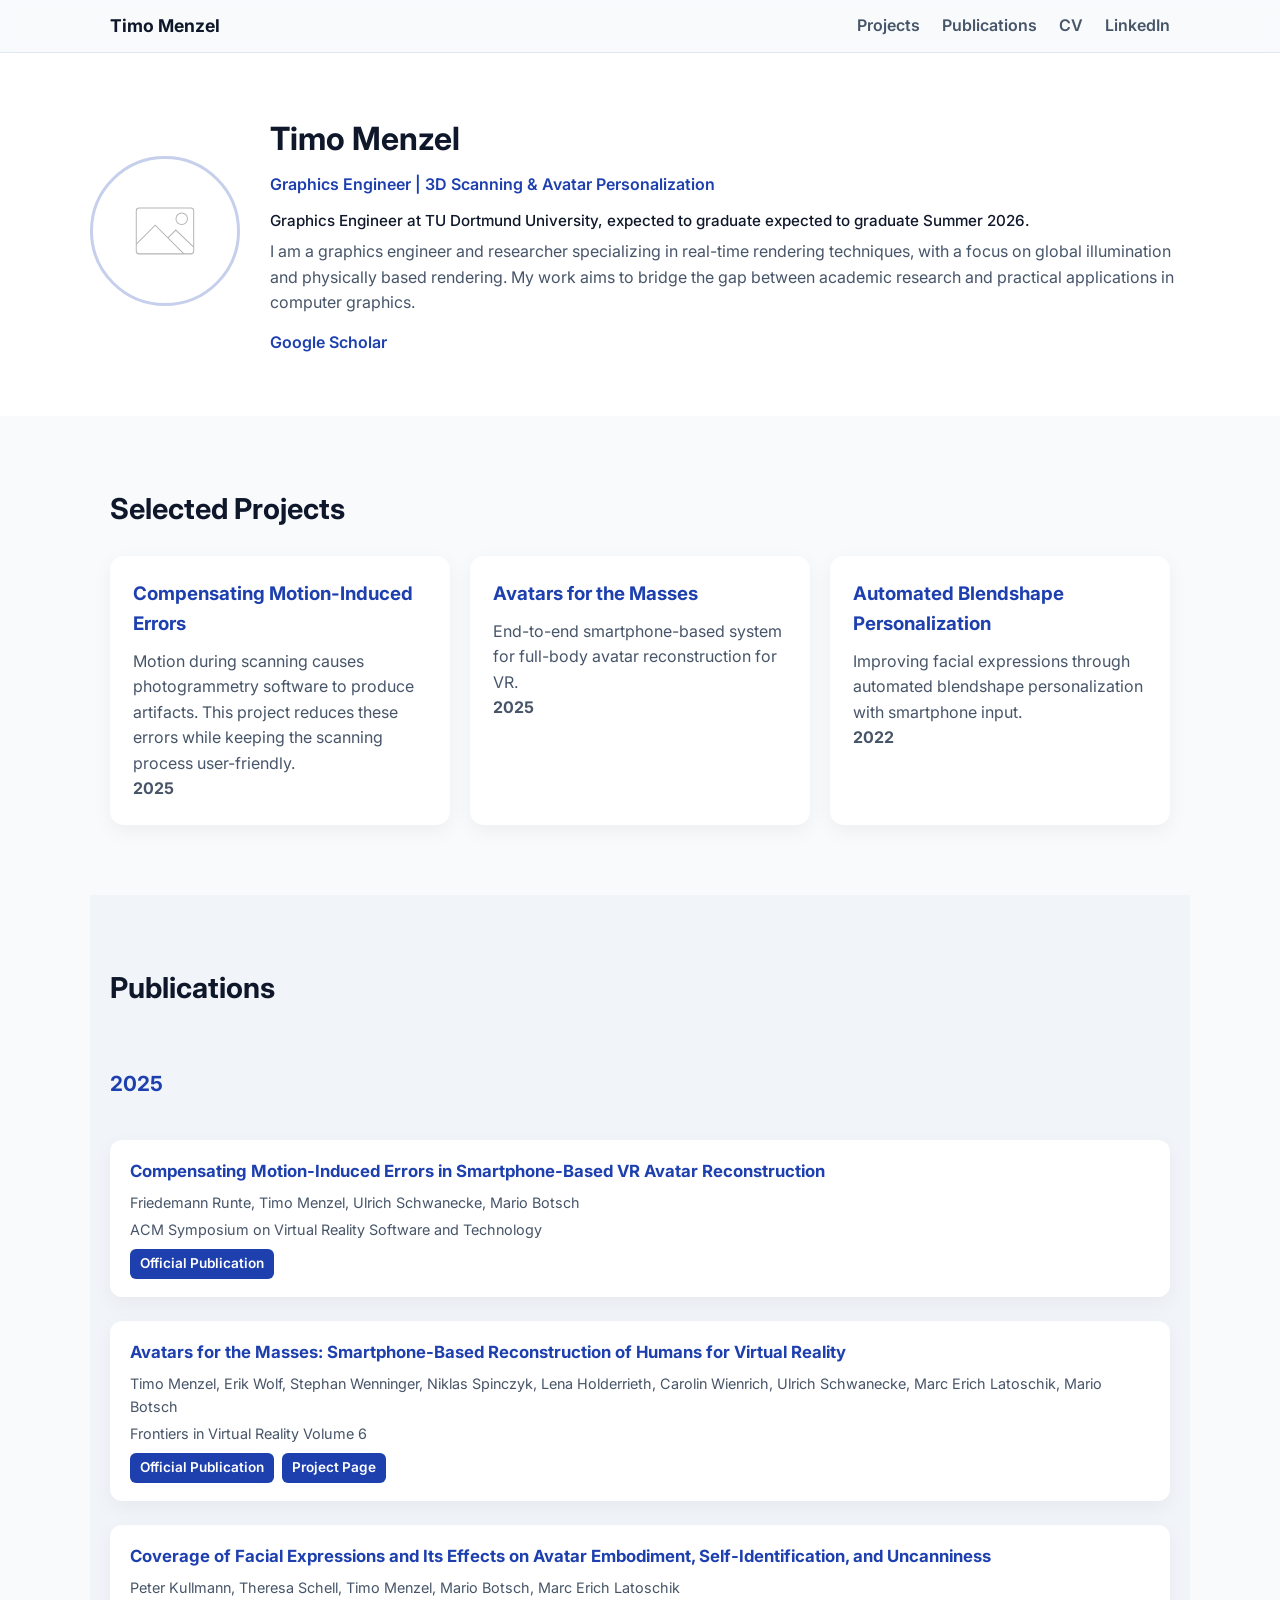
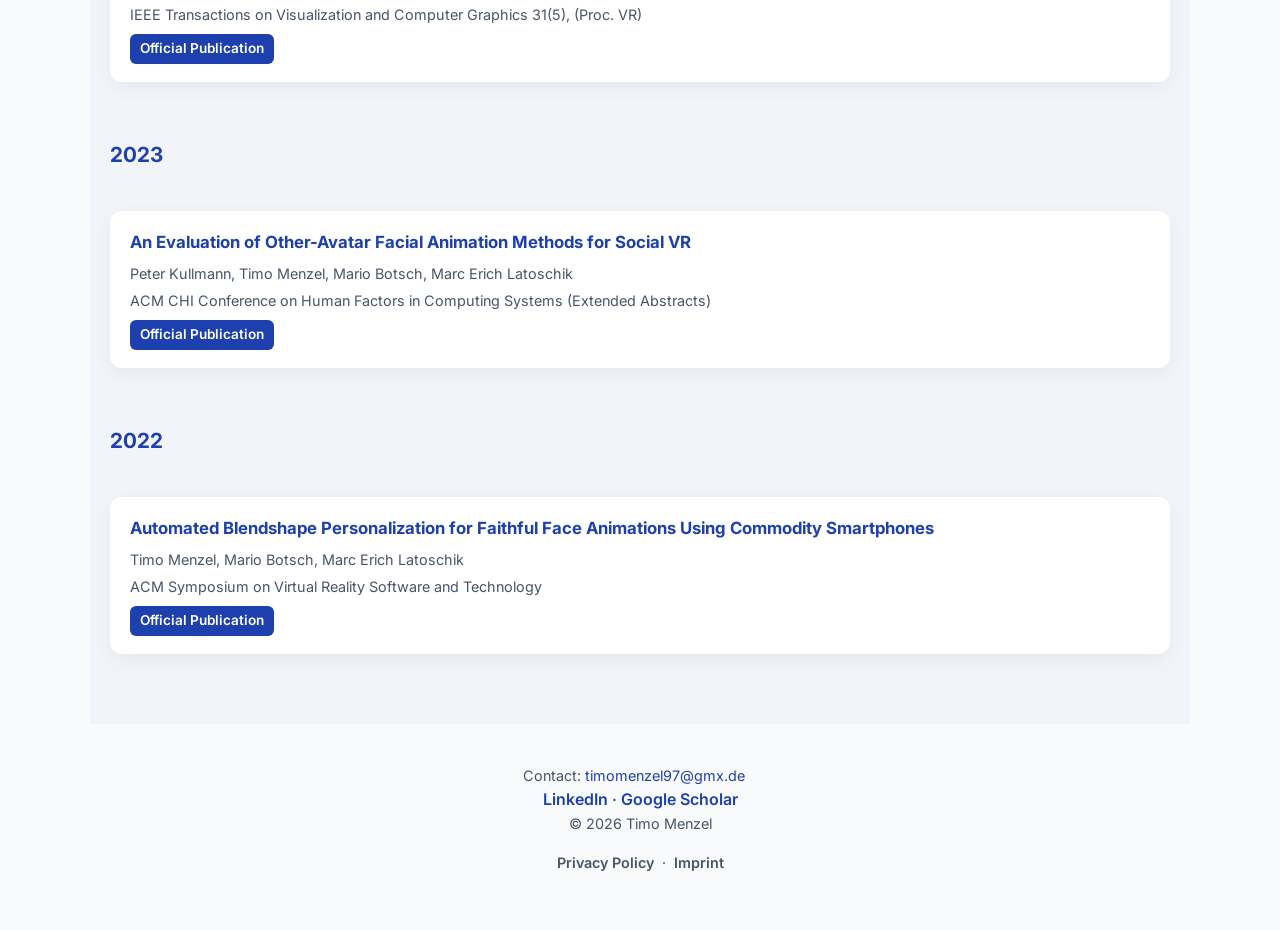
==== index.html @ 47b699cd "Update some content, content loading, and move some things into json." ====
<!DOCTYPE html>
<html lang="en">

<head>
    <meta charset="UTF-8">
    <meta name="viewport" content="width=device-width, initial-scale=1.0">
    <title>Timo Menzel — Research Engineer & PhD Candidate</title>
    <link rel="stylesheet" href="style.css">
    <link href="https://fonts.googleapis.com/css2?family=Inter:wght@300;400;600;700&display=swap" rel="stylesheet">
</head>

<body>

    <!-- Navigation -->
    <header id="nav-placeholder" class="nav"></header>
    <script src="js/nav.js"></script>


    <!-- Header / Hero -->
    <header id="hero-placeholder" class="hero"></header>
    <script src="js/hero.js"></script>

    <!-- Projects -->
    <section id="projects" class="section">
        <div class="section-container">
            <h2>Selected Projects</h2>
            <div class="project-grid"></div> 
        </div>
    </section>
    <script src="js/projects.js"></script>


    <!-- Publications -->
    <section id="publications" class="section section-alt">
        <h2>Publications</h2>
        <div class="publication-container"></div>
        <script src="js/publications.js"></script>
    </section>

    <!-- Footer -->
    <div id="footer-placeholder"></div>
    <script src="js/footer.js"></script>

    <!-- Scripts -->
    <script src="js/scroll.js" defer></script>
</body>

</html>
---- style.css ----
/* ========================
Global Settings
======================== */
html {
  scroll-behavior: smooth;
}

/* ========================
Color System (Light Mode Default)
======================== */
:root {
    /* Accent & identity */
    --accent: #1e40af;
    /* deep indigo blue */
    --accent-soft: rgba(30, 64, 175, 0.12);
    /* subtle accent highlight */

    /* Backgrounds */
    --bg-main: #f8fafc;
    /* page background */
    --bg-card: #ffffff;
    /* cards / tiles */
    --bg-alt: #f1f5f9;
    /* alternating sections */

    /* Text */
    --text-main: #0f172a;
    /* main text */
    --text-muted: #475569;
    /* secondary text */

    /* UI elements */
    --border-light: #e2e8f0;
    --shadow-soft: 0 6px 20px rgba(0, 0, 0, 0.05);
    --shadow-hover: 0 14px 30px rgba(0, 0, 0, 0.08);
}

/* ========================
Dark Mode Palette
======================== */
@media (prefers-color-scheme: dark) {
    :root {
        --bg-main: #0b1220;
        /* deep navy */
        --bg-card: #111827;
        /* card background */
        --bg-alt: #0f172a;
        --text-main: #e5e7eb;
        --text-muted: #9ca3af;
        --border-light: #1f2937;

        --accent: #60a5fa;
        --accent-soft: rgba(96, 165, 250, 0.15);

        --shadow-soft: 0 8px 24px rgba(0, 0, 0, 0.4);
        --shadow-hover: 0 16px 40px rgba(0, 0, 0, 0.5);

    }

    .nav {
        background: rgba(17, 24, 39, 0.9);
    }
}

/* ========================
Global Styles
======================== */

* {
    box-sizing: border-box;
    margin: 0;
    padding: 0;
}

body {
    font-family: 'Inter', sans-serif;
    color: var(--text-main);
    background-color: var(--bg-main);
    line-height: 1.6;
}

/* ========================
Navigation Bar
======================== */
.nav {
    position: sticky;
    top: 0;
    backdrop-filter: blur(6px);
    border-bottom: 1px solid var(--border-light);
    z-index: 100;
}

.nav-container {
    max-width: 1100px;
    margin: 0 auto;
    padding: 12px 20px;
    display: flex;
    justify-content: space-between;
    align-items: center;
}

.nav-logo {
    font-weight: 700;
    font-size: 1.1rem;
}

.nav-logo a {
    text-decoration: none;
    color: var(--text-main);
    font-size: inherit;     /* ensure it matches the parent */
    font-weight: inherit;   /* ensure it matches the parent */
    line-height: 1;
}


.nav-logo a:hover {
    color: var(--accent);
}

nav a {
    margin-left: 18px;
    text-decoration: none;
    color: var(--text-muted);
    font-weight: 600;
    transition: color 0.15s ease;
}

nav a:hover {
    color: var(--accent);
}

/* ========================
Hero Section
======================== */
.hero {
    padding: 60px 20px;
    background-color: var(--bg-card);
}

.hero-container {
    display: flex;
    flex-wrap: wrap;
    max-width: 1100px;
    margin: 0 auto;
    align-items: center;
}

.hero-left {
    flex: 0 0 150px;
    margin-right: 30px;
}

.profile-pic {
    width: 150px;
    height: 150px;
    border-radius: 50%;
    object-fit: cover;
    border: 3px solid rgba(30, 64, 175, 0.25);
}

.hero-right {
    flex: 1;
}

.hero h1 {
    font-size: 2rem;
    font-weight: 700;
    margin-bottom: 8px;
}

.subtitle {
    color: var(--accent);
    margin-bottom: 12px;
    font-weight: 600;
}

.hero-institution {
    font-size: 0.95rem;        /* slightly smaller than subtitle */
    font-weight: 500;          /* medium weight */
    /* color: var(--text-muted);  muted color for secondary info */
    margin-bottom: 8px;        /* spacing below it before topics or description */
    line-height: 1.4;          /* comfortable line spacing */
}

.topics {
    font-weight: 500;
    margin-bottom: 16px;
}

.description {
    margin-bottom: 14px;
    color: var(--text-muted);
}

.links-inline a {
    color: var(--accent);
    text-decoration: none;
    font-weight: 600;
}

.links-inline a:hover {
    text-decoration: underline;
}

/* ========================
Sections
======================== */
.section {
    padding: 70px 20px;
    max-width: 1100px;
    margin: 0 auto;
}

.section-alt {
    background-color: var(--bg-alt);
}

.section h2 {
    font-size: 1.8rem;
    margin-bottom: 24px;
    color: var(--text-main);
}

/* ========================
Project Tiles
======================== */
.project-grid {
    display: grid;
    grid-template-columns: repeat(auto-fit, minmax(280px, 1fr));
    gap: 20px;
}

.project-card {
    display: block;
    background-color: var(--bg-card);
    padding: 22px;
    border-radius: 14px;
    box-shadow: var(--shadow-soft);
    transition: transform 0.15s ease, box-shadow 0.15s ease, border 0.15s ease;
    text-decoration: none;
    color: inherit;
    border: 1px solid transparent;
}

.project-card h3 {
    color: var(--accent);
    margin-bottom: 10px;
}

.project-card p {
    color: var(--text-muted);
}

.project-card:hover {
    transform: translateY(-5px);
    box-shadow: var(--shadow-hover);
    border: 1px solid rgba(30, 64, 175, 0.18);
}

/* ========================
Project Subpages
======================== */
.project-page {
    padding: 70px 20px;
    max-width: 1100px;
    margin: 0 auto;
}

.project-container {
    display: flex;
    gap: 40px;
    flex-wrap: wrap;
    align-items: flex-start;
}

.project-left {
    flex: 1;
}

.project-left h1 {
    font-size: 2rem;
    color: var(--accent);
    margin-bottom: 12px;
}

.project-left .authors {
    font-weight: 600;
    color: var(--text-muted);
    margin-bottom: 14px;
}

.project-left .conf_journal {
    font-weight: 400;
    color: var(--text-muted);
    margin-bottom: 20px;
}

.project-left .description {
    margin-bottom: 16px;
    color: var(--text-muted);
    text-align: justify;
}

.project-right {
    flex: 0 0 300px;
}

.project-right .project-image {
    width: 100%;
    border-radius: 14px;
    box-shadow: var(--shadow-soft);
}

/* Responsive (project page) */
@media(max-width: 768px) {
    .project-container {
        flex-direction: column;
    }

    .project-right {
        flex: 1;
        margin-top: 20px;
    }
}

/* ========================
Publications
======================== */
.publication-container {
    display: flex;
    flex-direction: column;
    gap: 1.5rem;
}

.publication-year {
    margin-top: 2rem;
    margin-bottom: 1rem;
    color: var(--accent);
    font-size: 1.3rem;
    font-weight: 700;
}

.publication-card {
    background-color: var(--bg-card);
    padding: 18px 20px;
    border-radius: 12px;
    box-shadow: var(--shadow-soft);
    transition: transform 0.15s ease, box-shadow 0.15s ease;
}

.publication-card h4 {
    margin-bottom: 6px;
    font-size: 1.05rem;
    color: var(--accent);
}

.publication-card .authors,
.publication-card .venue {
    color: var(--text-muted);
    font-size: 0.9rem;
    margin-bottom: 4px;
}

.publication-buttons {
    margin-top: 8px;
    display: flex;
    gap: 0.5rem;
}

.publication-buttons .btn {
    background-color: var(--accent);
    color: white;
    text-decoration: none;
    padding: 4px 10px;
    border-radius: 6px;
    font-size: 0.85rem;
    font-weight: 600;
    transition: background-color 0.15s ease;
}

.publication-buttons .btn:hover {
    background-color: var(--accent-soft);
    color: var(--text-main);
}


/* ========================
Footer
======================== */
.footer {
    text-align: center;
    padding: 40px 20px;
    color: var(--text-muted);
    font-size: 0.9rem;

    a {
        color: var(--accent);
        text-decoration: none;
        margin-right: 12px;
    }


    .links-inline {
        display: flex;
        justify-content: center;
        align-items: center;
        font-weight: 600;
        font-size: 1rem;
        gap: 0;
        /* remove automatic flex gap */
    }

    .links-inline a {
        color: var(--accent);
        text-decoration: none;
        line-height: 1;
        margin: 0 0.25rem;
        /* uniform spacing around links */
    }

    .links-inline a:hover {
        text-decoration: underline;
    }

    .links-inline .dot {
        color: var(--text-muted);
        margin: 0 0.25rem;
        /* same spacing around dots */
    }

    #legal-links-container {
    text-align: center;      /* Center inline content horizontally */
    margin: 1rem 0;          /* Optional spacing above/below */
    font-size: 0.9rem;       /* Optional smaller font for footer links */
    }

    #legal-links-container a {
        text-decoration: none;   /* Optional: remove underline */
        color: inherit;          /* Keep the same color as surrounding text */
        margin: 0 0.25rem;       /* Optional spacing between links and · */
    }

}

/* ========================
Responsive (Hero)
======================== */
@media(max-width: 768px) {
    .hero-container {
        flex-direction: column;
        align-items: center;
        text-align: center;
    }

    .hero-left {
        margin-right: 0;
        margin-bottom: 20px;
    }
}
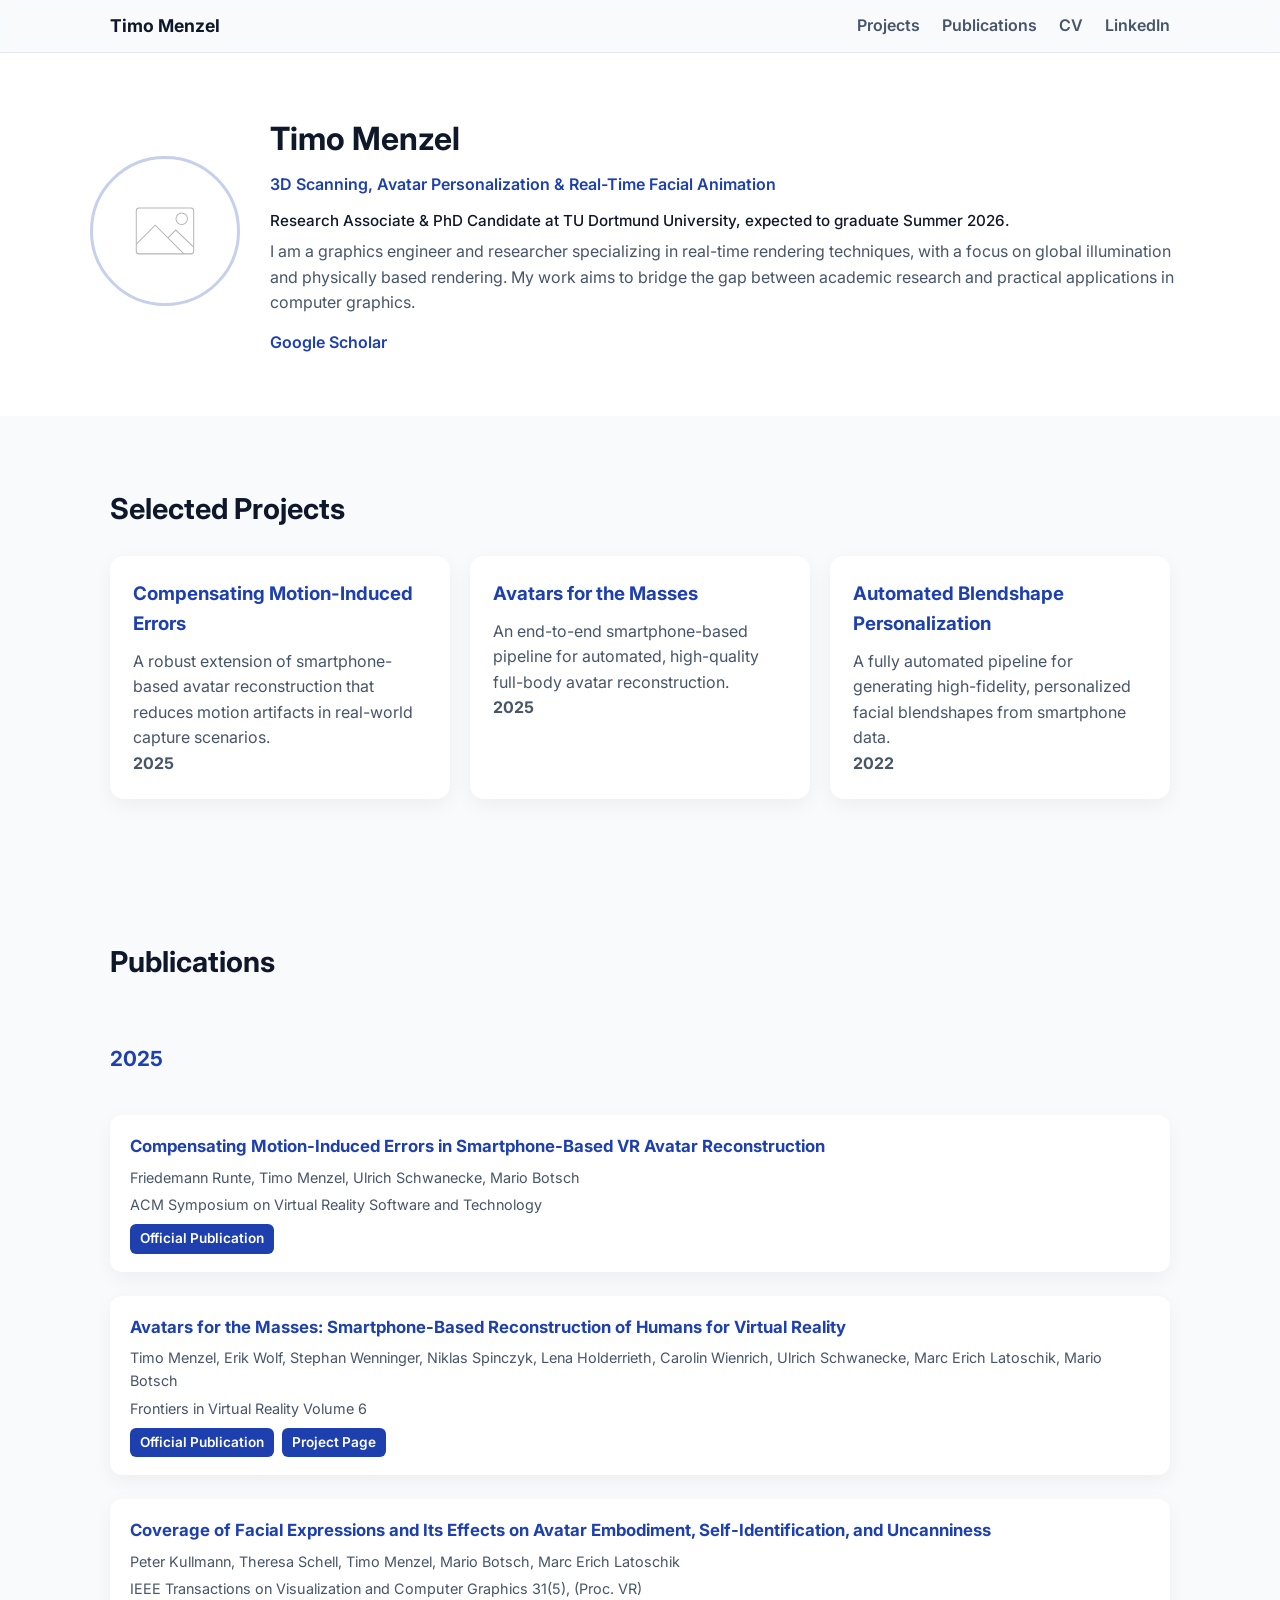
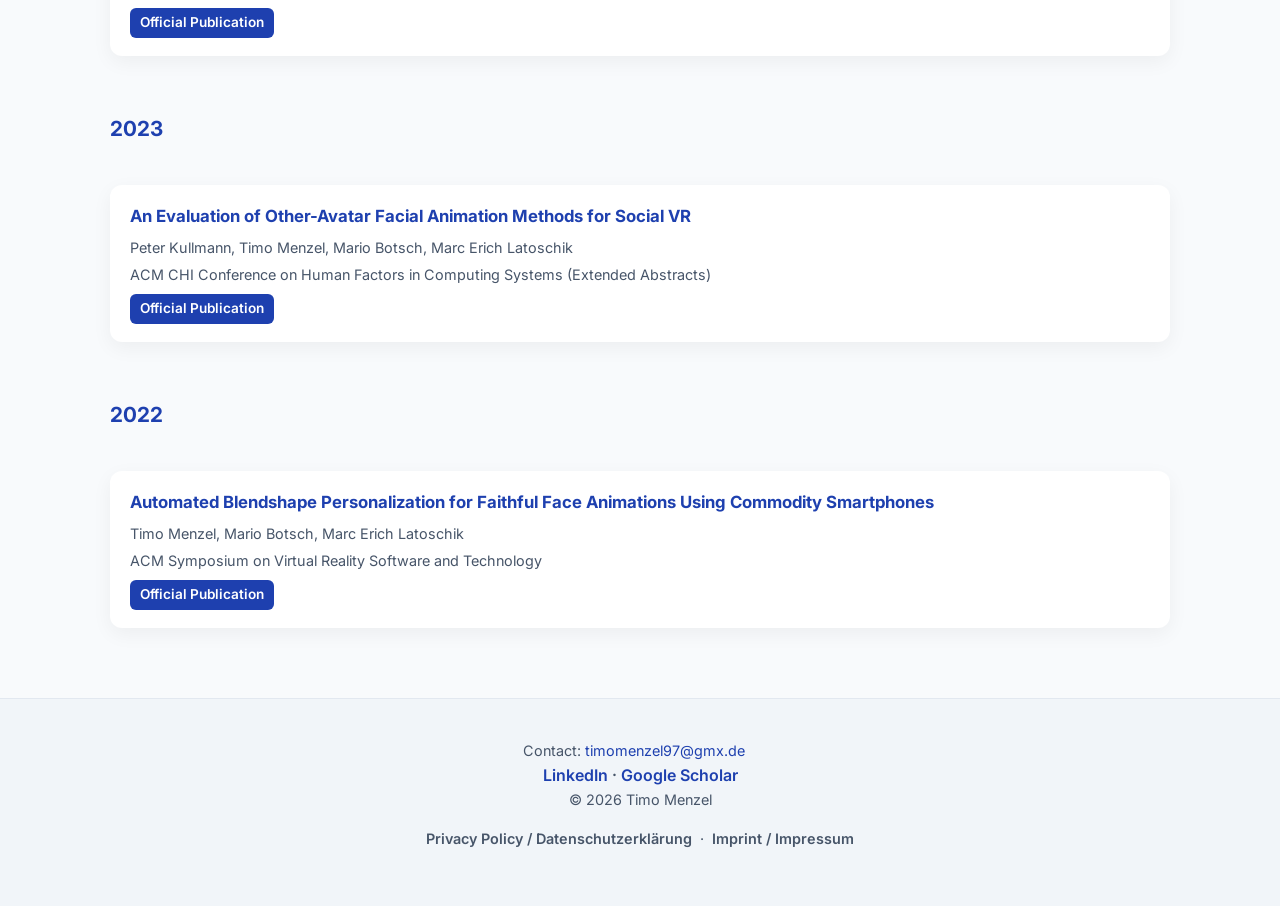
==== commit 301f0c05: "Add more information + privacy and imprint in a first version. ToDos:  - Photo  - CV  - Mail  - Desc" ====
--- a/index.html
+++ b/index.html
@@ -31,7 +31,7 @@
 
 
     <!-- Publications -->
-    <section id="publications" class="section section-alt">
+    <section id="publications" class="section">
         <h2>Publications</h2>
         <div class="publication-container"></div>
         <script src="js/publications.js"></script>
--- a/style.css
+++ b/style.css
@@ -2,7 +2,7 @@
 Global Settings
 ======================== */
 html {
-  scroll-behavior: smooth;
+    scroll-behavior: smooth;
 }
 
 /* ========================
@@ -107,8 +107,10 @@
 .nav-logo a {
     text-decoration: none;
     color: var(--text-main);
-    font-size: inherit;     /* ensure it matches the parent */
-    font-weight: inherit;   /* ensure it matches the parent */
+    font-size: inherit;
+    /* ensure it matches the parent */
+    font-weight: inherit;
+    /* ensure it matches the parent */
     line-height: 1;
 }
 
@@ -175,11 +177,15 @@
 }
 
 .hero-institution {
-    font-size: 0.95rem;        /* slightly smaller than subtitle */
-    font-weight: 500;          /* medium weight */
+    font-size: 0.95rem;
+    /* slightly smaller than subtitle */
+    font-weight: 500;
+    /* medium weight */
     /* color: var(--text-muted);  muted color for secondary info */
-    margin-bottom: 8px;        /* spacing below it before topics or description */
-    line-height: 1.4;          /* comfortable line spacing */
+    margin-bottom: 8px;
+    /* spacing below it before topics or description */
+    line-height: 1.4;
+    /* comfortable line spacing */
 }
 
 .topics {
@@ -302,13 +308,20 @@
 }
 
 .project-right {
-    flex: 0 0 300px;
+    flex: 0 0 400px;
 }
 
 .project-right .project-image {
     width: 100%;
-    border-radius: 14px;
+    border-radius: 10px;
     box-shadow: var(--shadow-soft);
+}
+
+.project-right .image-caption {
+    margin-top: 8px;
+    font-size: 0.9rem;
+    color: var(--text-muted);
+    text-align: center;
 }
 
 /* Responsive (project page) */
@@ -391,6 +404,8 @@
     text-align: center;
     padding: 40px 20px;
     color: var(--text-muted);
+    background-color: var(--bg-alt);
+    border-top: 1px solid var(--border-light);
     font-size: 0.9rem;
 
     a {
@@ -429,17 +444,103 @@
     }
 
     #legal-links-container {
-    text-align: center;      /* Center inline content horizontally */
-    margin: 1rem 0;          /* Optional spacing above/below */
-    font-size: 0.9rem;       /* Optional smaller font for footer links */
+        text-align: center;
+        /* Center inline content horizontally */
+        margin: 1rem 0;
+        /* Optional spacing above/below */
+        font-size: 0.9rem;
+        /* Optional smaller font for footer links */
     }
 
     #legal-links-container a {
-        text-decoration: none;   /* Optional: remove underline */
-        color: inherit;          /* Keep the same color as surrounding text */
-        margin: 0 0.25rem;       /* Optional spacing between links and · */
-    }
-
+        text-decoration: none;
+        /* Optional: remove underline */
+        color: inherit;
+        /* Keep the same color as surrounding text */
+        margin: 0 0.25rem;
+        /* Optional spacing between links and · */
+    }
+
+}
+
+/* ========================
+Privacy & Imprint Pages
+======================== */
+.content-container {
+    max-width: 1000px;
+    margin: 2rem auto;
+    padding: 0 1rem;
+    line-height: 1.6;
+    display: flex;
+    flex-direction: row;
+    gap: 2rem;
+
+
+    .content-left {
+        flex: 0.5;
+        padding-right: 2rem;
+        border-right: 1px solid var(--text-muted);
+    }
+
+    .content-right {
+        flex: 0.6;
+    }
+
+
+    /* Überschriften */
+    h1 {
+        font-size: 2rem;
+        margin-bottom: 2rem;
+        color: #222;
+    }
+
+    h2 {
+        font-size: 1.5rem;
+        margin-top: 2rem;
+        margin-bottom: 1rem;
+        color: #333;
+    }
+
+    h3 {
+        font-size: 1.25rem;
+        margin-top: 1.5rem;
+        margin-bottom: 0.75rem;
+    }
+
+    /* Absätze */
+    p {
+        margin-bottom: 1rem;
+    }
+
+    /* Listen */
+    ul,
+    ol {
+        margin: 0 0 1rem 2rem;
+        /* Abstand unten + Einzug */
+        padding-left: 1rem;
+    }
+
+    li {
+        margin-bottom: 0.5rem;
+        /* Abstand zwischen Listenelementen */
+    }
+
+    /* Links */
+    a {
+        color: #1a0dab;
+        text-decoration: none;
+    }
+
+    a:hover {
+        text-decoration: underline;
+    }
+
+    /* Optional: Abschnittshervorhebung */
+    .section {
+        padding: 1rem;
+        border-left: 3px solid #007ACC;
+        margin-bottom: 1.5rem;
+    }
 }
 
 /* ========================
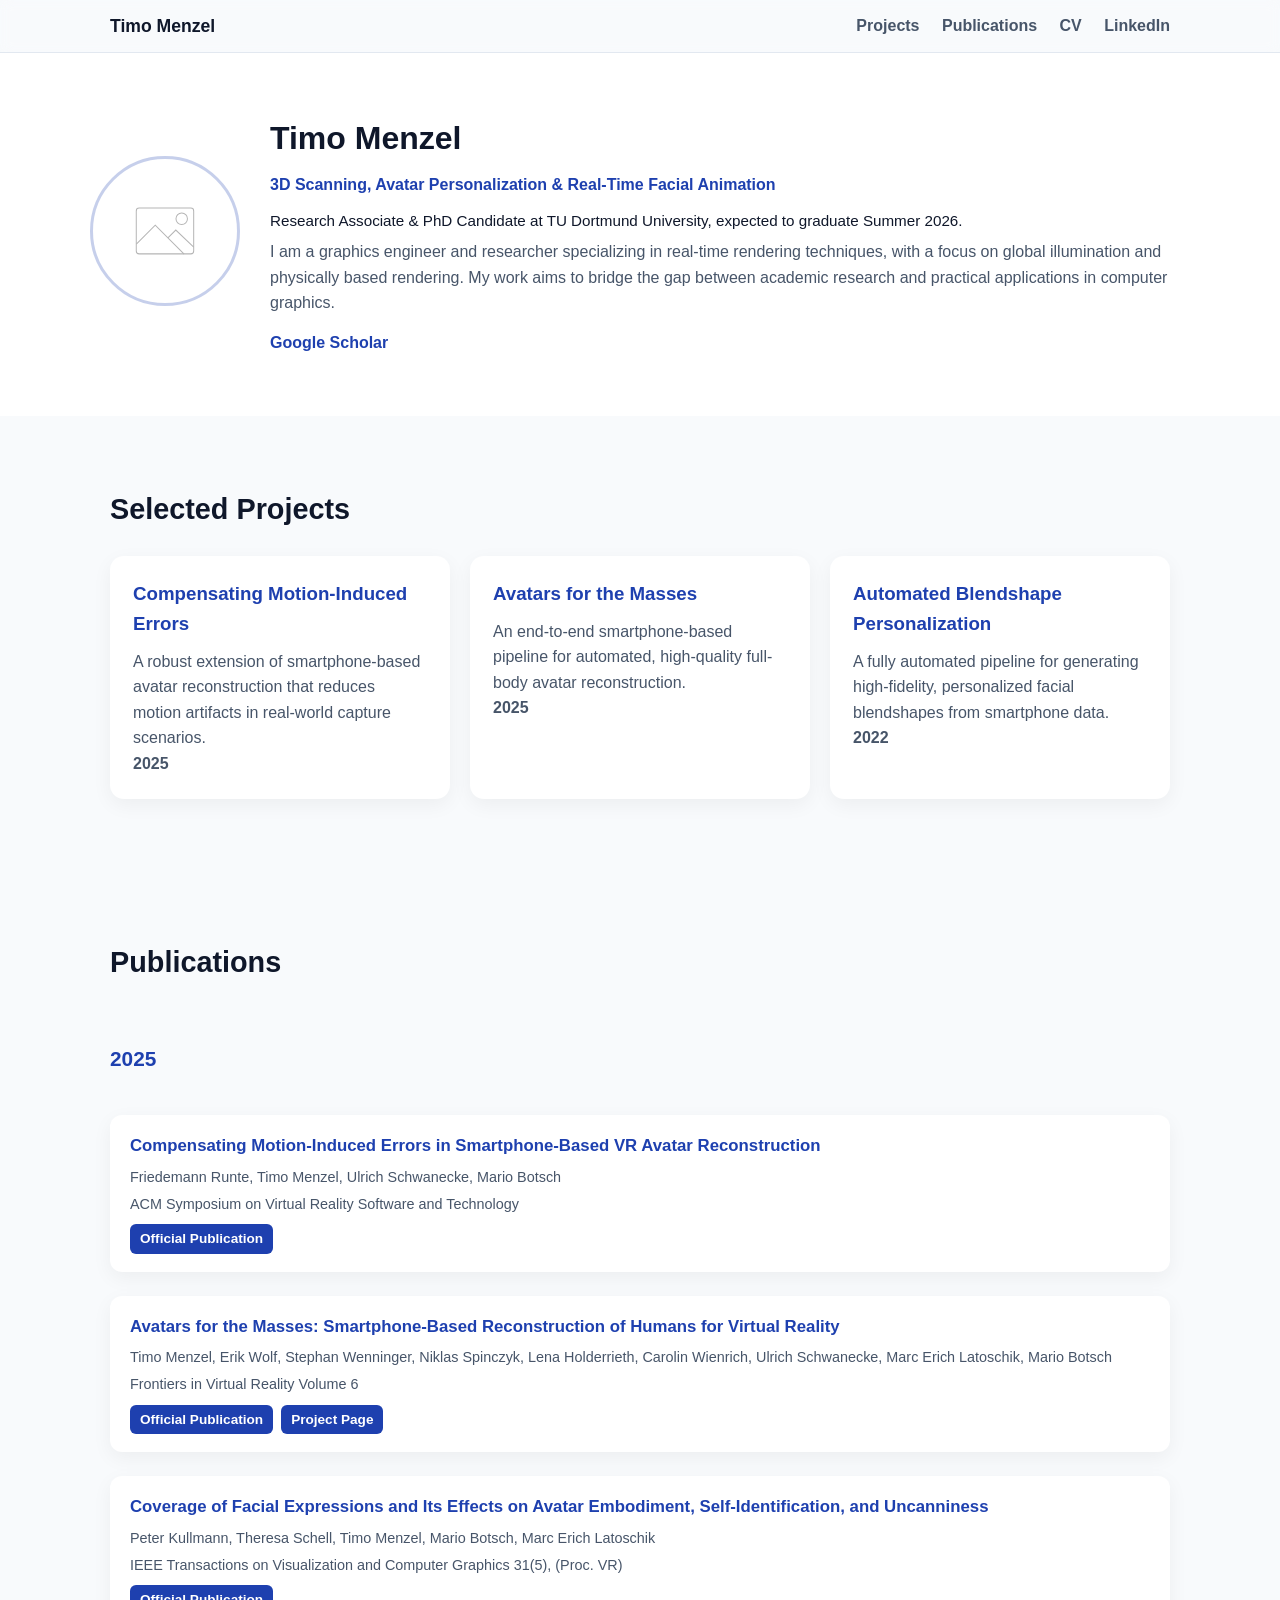
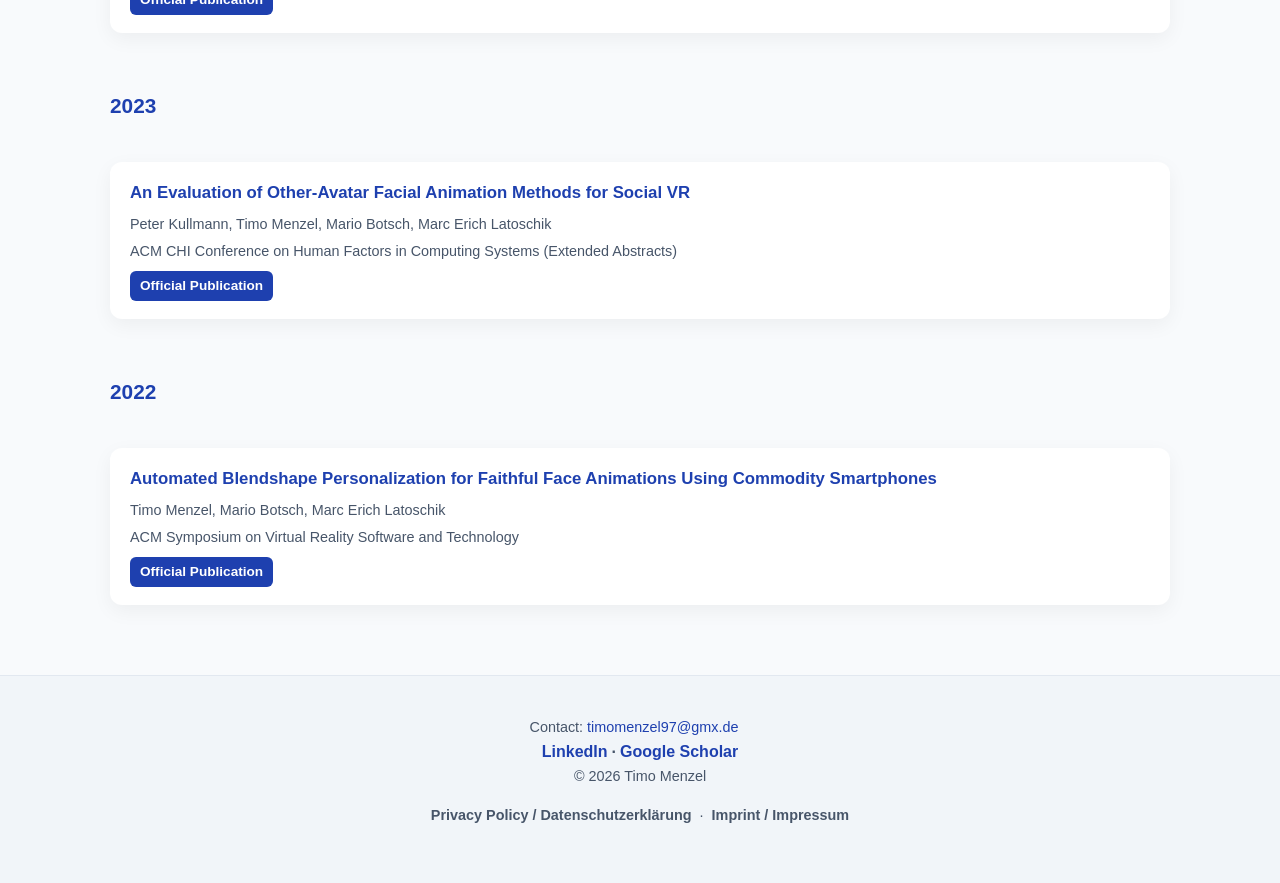
==== commit ad3c474a: "remove google fonts." ====
--- a/index.html
+++ b/index.html
@@ -6,7 +6,6 @@
     <meta name="viewport" content="width=device-width, initial-scale=1.0">
     <title>Timo Menzel — Research Engineer & PhD Candidate</title>
     <link rel="stylesheet" href="style.css">
-    <link href="https://fonts.googleapis.com/css2?family=Inter:wght@300;400;600;700&display=swap" rel="stylesheet">
 </head>
 
 <body>
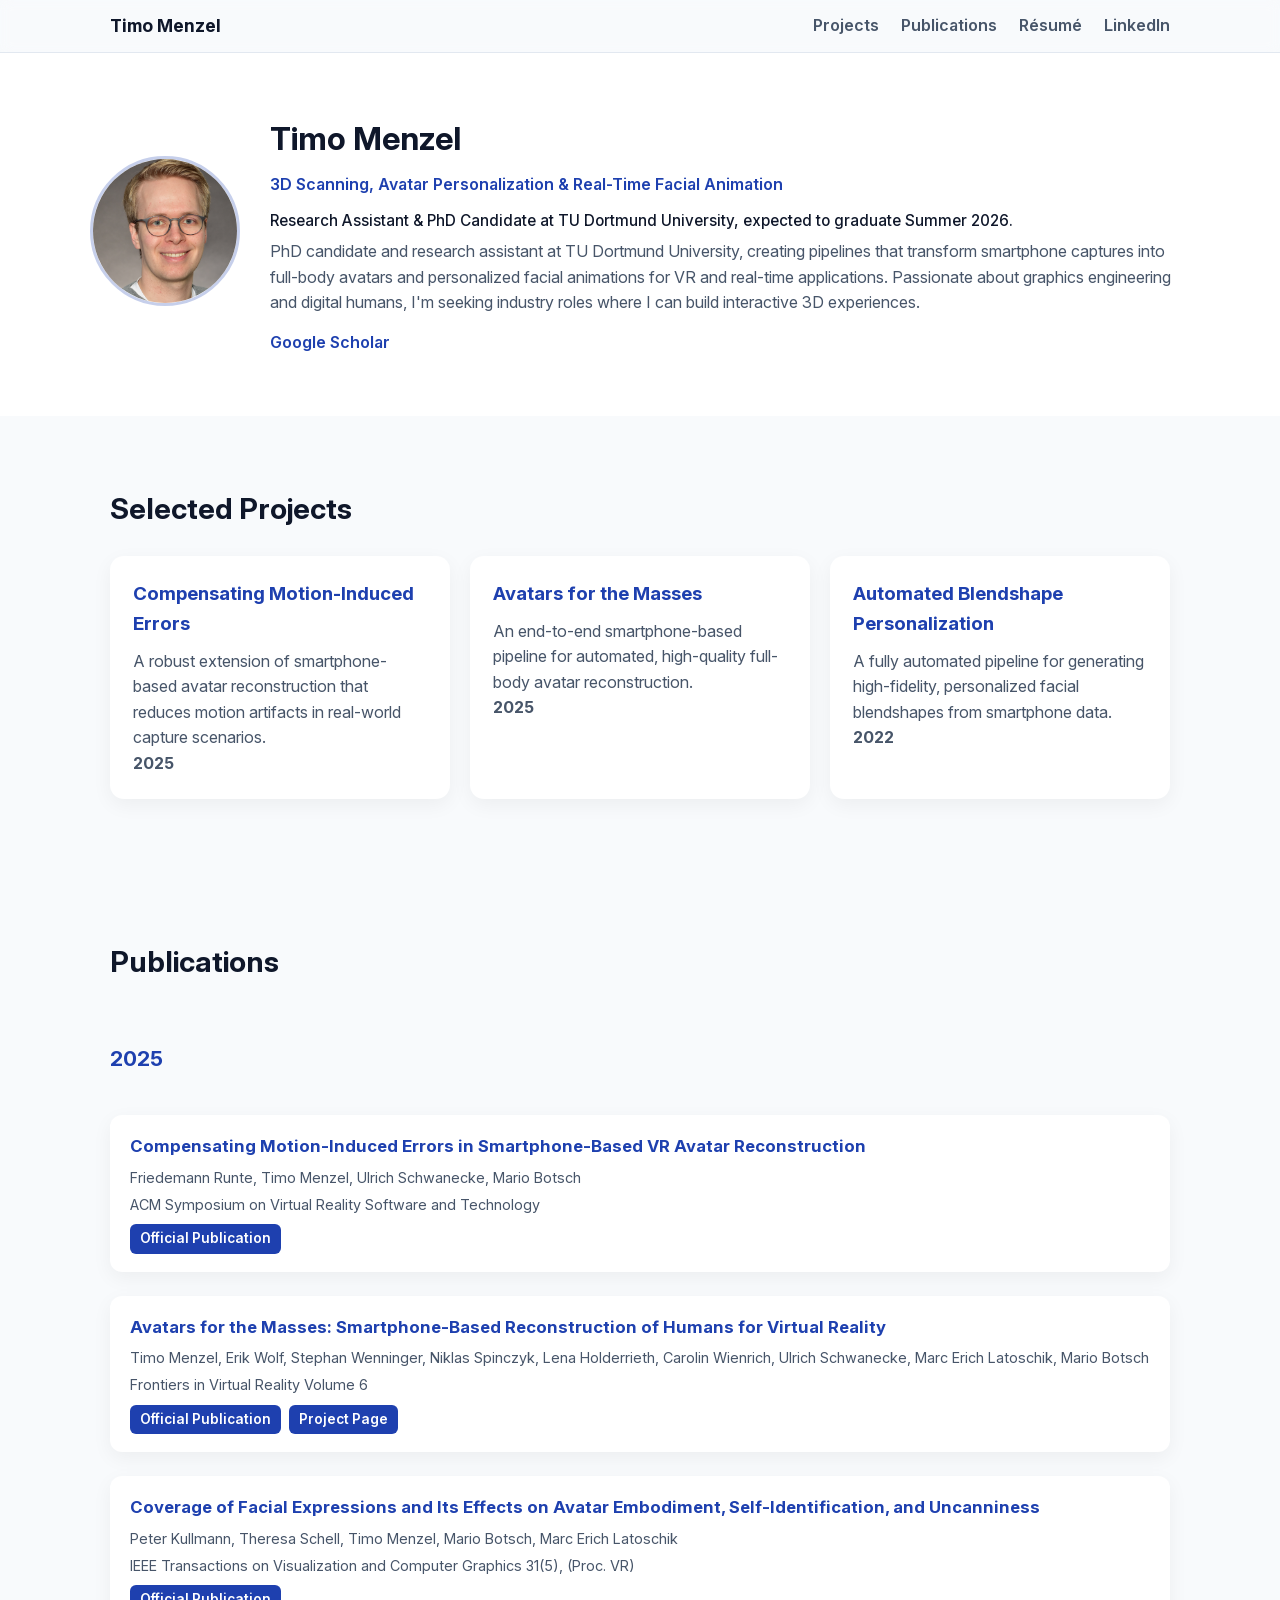
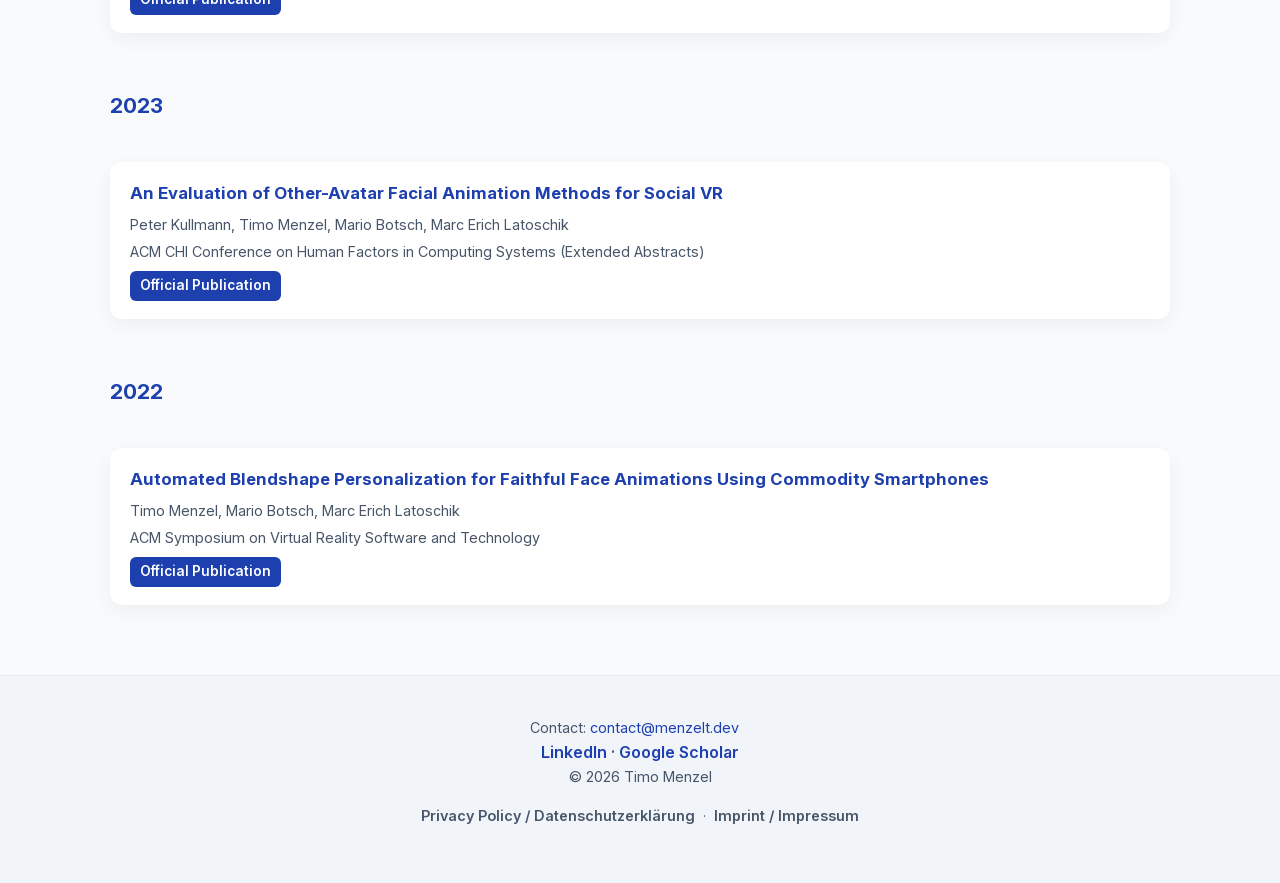
==== commit 839ee38b: "Update title of index page." ====
--- a/index.html
+++ b/index.html
@@ -4,7 +4,7 @@
 <head>
     <meta charset="UTF-8">
     <meta name="viewport" content="width=device-width, initial-scale=1.0">
-    <title>Timo Menzel — Research Engineer & PhD Candidate</title>
+    <title>Timo Menzel — Research Assistant & PhD Candidate</title>
     <link rel="stylesheet" href="style.css">
 </head>
 
--- a/style.css
+++ b/style.css
@@ -4,6 +4,27 @@
 html {
     scroll-behavior: smooth;
 }
+
+/* ========================
+Font Faces
+======================== */
+
+@font-face {
+  font-family: "Inter";
+  src: url("/fonts/inter/InterVariable.woff2") format("woff2");
+  font-weight: 100 950;
+  font-style: normal;
+  font-display: swap;
+}
+
+@font-face {
+  font-family: "Inter";
+  src: url("/fonts/inter/InterVariable-Italic.woff2") format("woff2");
+  font-weight: 100 950;
+  font-style: italic;
+  font-display: swap;
+}
+
 
 /* ========================
 Color System (Light Mode Default)
@@ -73,7 +94,7 @@
 }
 
 body {
-    font-family: 'Inter', sans-serif;
+    font-family: 'Inter';
     color: var(--text-main);
     background-color: var(--bg-main);
     line-height: 1.6;
@@ -487,18 +508,18 @@
     }
 
 
-    /* Überschriften */
+    /* Titles */
     h1 {
         font-size: 2rem;
         margin-bottom: 2rem;
-        color: #222;
+        color: var(--text-main);
     }
 
     h2 {
         font-size: 1.5rem;
         margin-top: 2rem;
         margin-bottom: 1rem;
-        color: #333;
+        color: var(--text-main);
     }
 
     h3 {
@@ -527,7 +548,7 @@
 
     /* Links */
     a {
-        color: #1a0dab;
+        color: var(--accent);
         text-decoration: none;
     }
 
@@ -538,7 +559,7 @@
     /* Optional: Abschnittshervorhebung */
     .section {
         padding: 1rem;
-        border-left: 3px solid #007ACC;
+        border-left: 3px solid var(--accent);
         margin-bottom: 1.5rem;
     }
 }
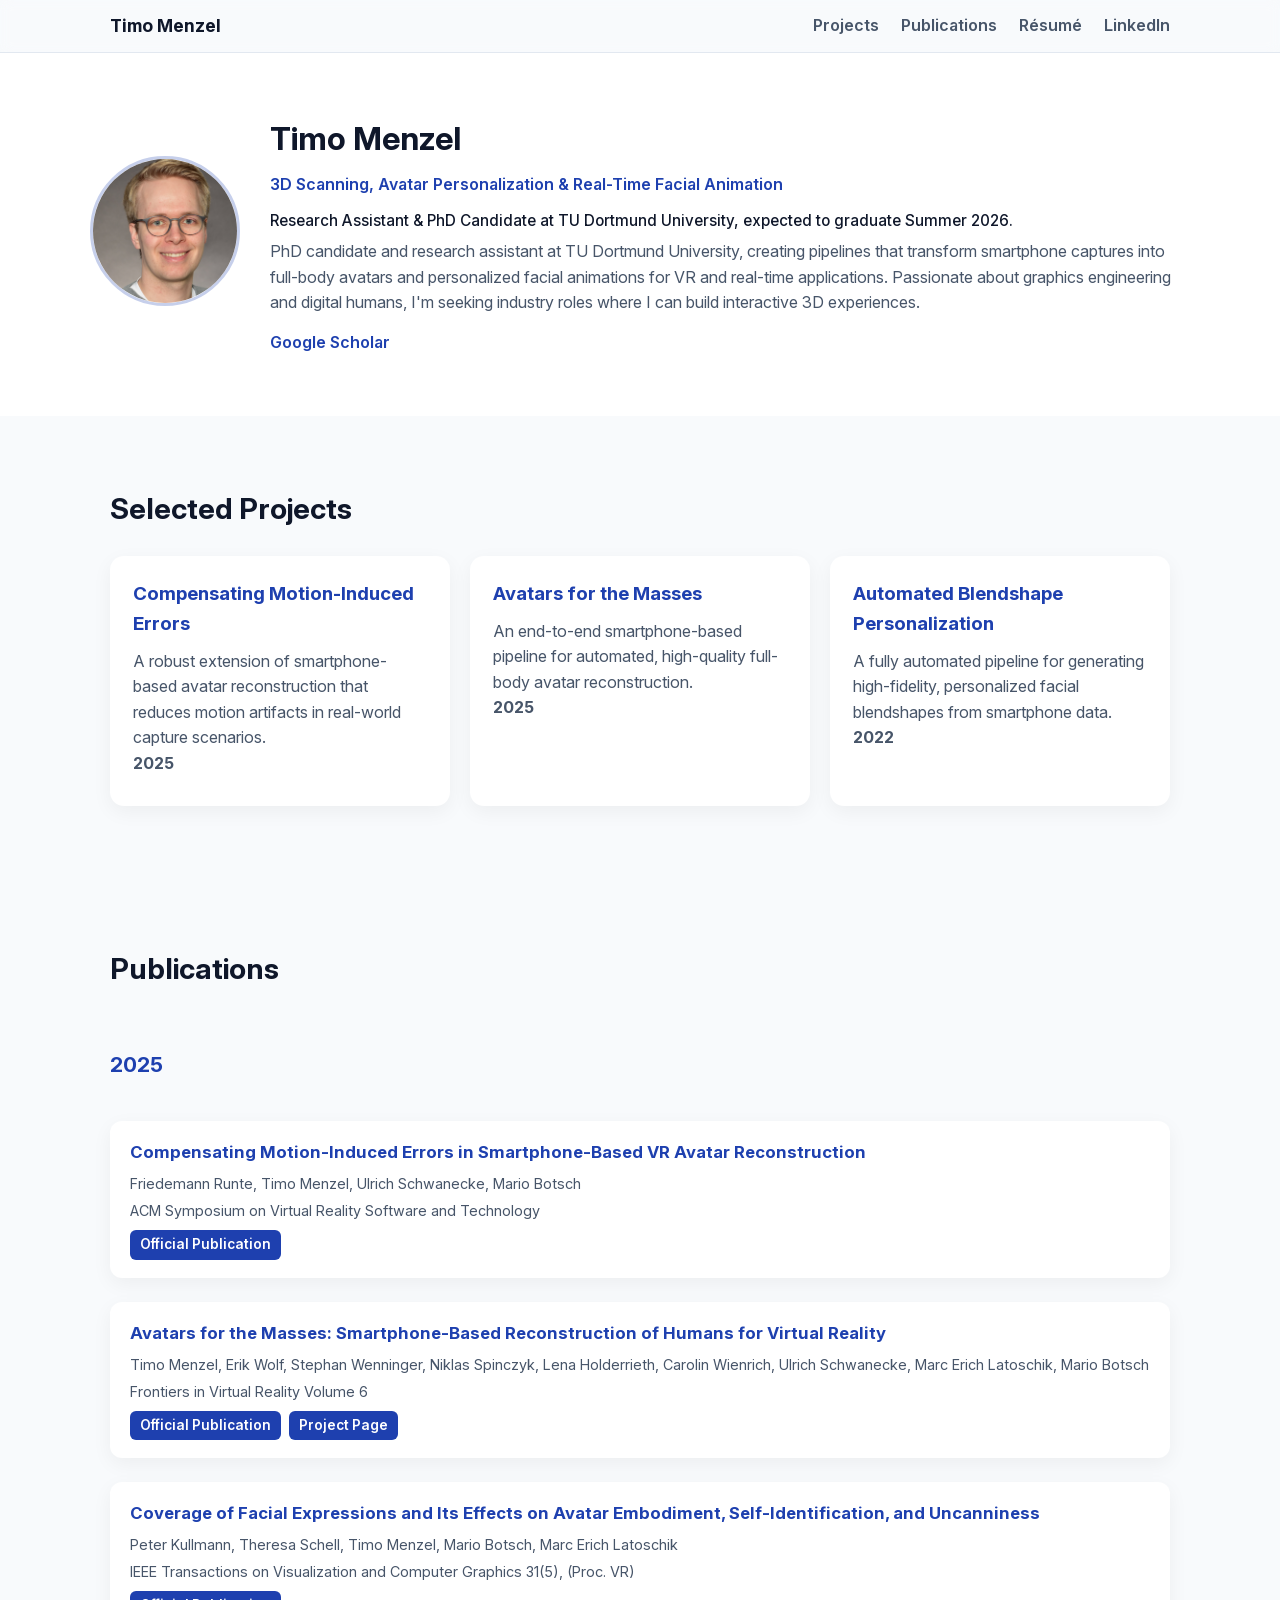
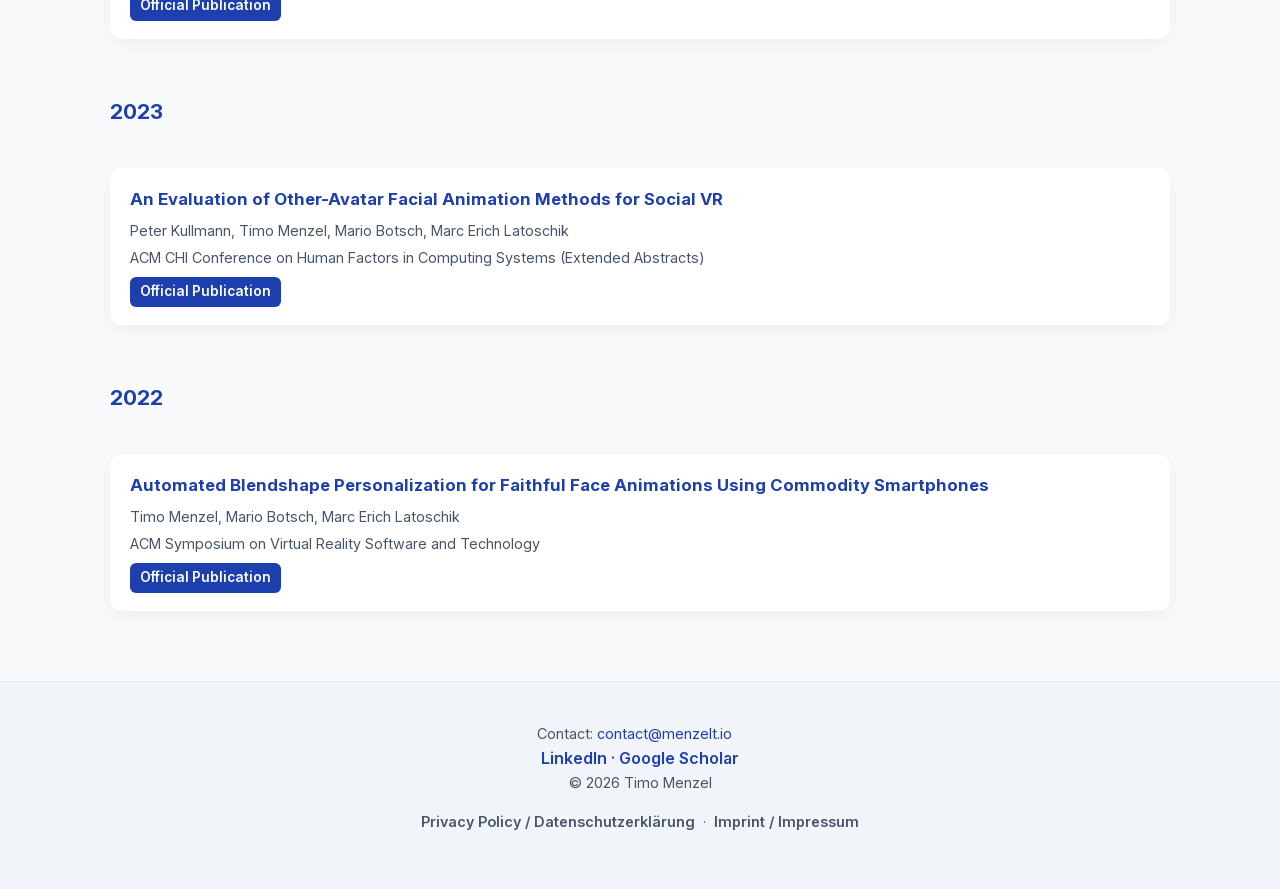
==== commit f32106c5: "Adjust emails." ====
--- a/index.html
+++ b/index.html
@@ -36,6 +36,9 @@
         <script src="js/publications.js"></script>
     </section>
 
+    <!-- Fill Emails -->
+    <script src="js/fill_email.js"></script>
+
     <!-- Footer -->
     <div id="footer-placeholder"></div>
     <script src="js/footer.js"></script>
--- a/style.css
+++ b/style.css
@@ -257,32 +257,41 @@
     gap: 20px;
 }
 
+.project-card h3 {
+    color: var(--accent);
+    margin-bottom: 10px;
+}
+
+.project-card p {
+    color: var(--text-muted);
+}
+
+.project-card-wrapper {
+    position: relative;
+    display: block;
+    width: 100%;
+}
+
 .project-card {
     display: block;
     background-color: var(--bg-card);
     padding: 22px;
     border-radius: 14px;
+    min-height: 250px;
     box-shadow: var(--shadow-soft);
-    transition: transform 0.15s ease, box-shadow 0.15s ease, border 0.15s ease;
+    border: 1px solid transparent;
     text-decoration: none;
     color: inherit;
-    border: 1px solid transparent;
-}
-
-.project-card h3 {
-    color: var(--accent);
-    margin-bottom: 10px;
-}
-
-.project-card p {
-    color: var(--text-muted);
-}
-
-.project-card:hover {
-    transform: translateY(-5px);
+    transition: transform 0.15s ease, box-shadow 0.15s ease, border 0.15s ease;
+    position: relative;
+}
+
+.project-card-wrapper:hover .project-card {
+    transform: translateY(-5px);      
     box-shadow: var(--shadow-hover);
     border: 1px solid rgba(30, 64, 175, 0.18);
 }
+
 
 /* ========================
 Project Subpages
@@ -435,6 +444,10 @@
         margin-right: 12px;
     }
 
+    a:hover {
+        text-decoration: underline;
+    }
+
 
     .links-inline {
         display: flex;
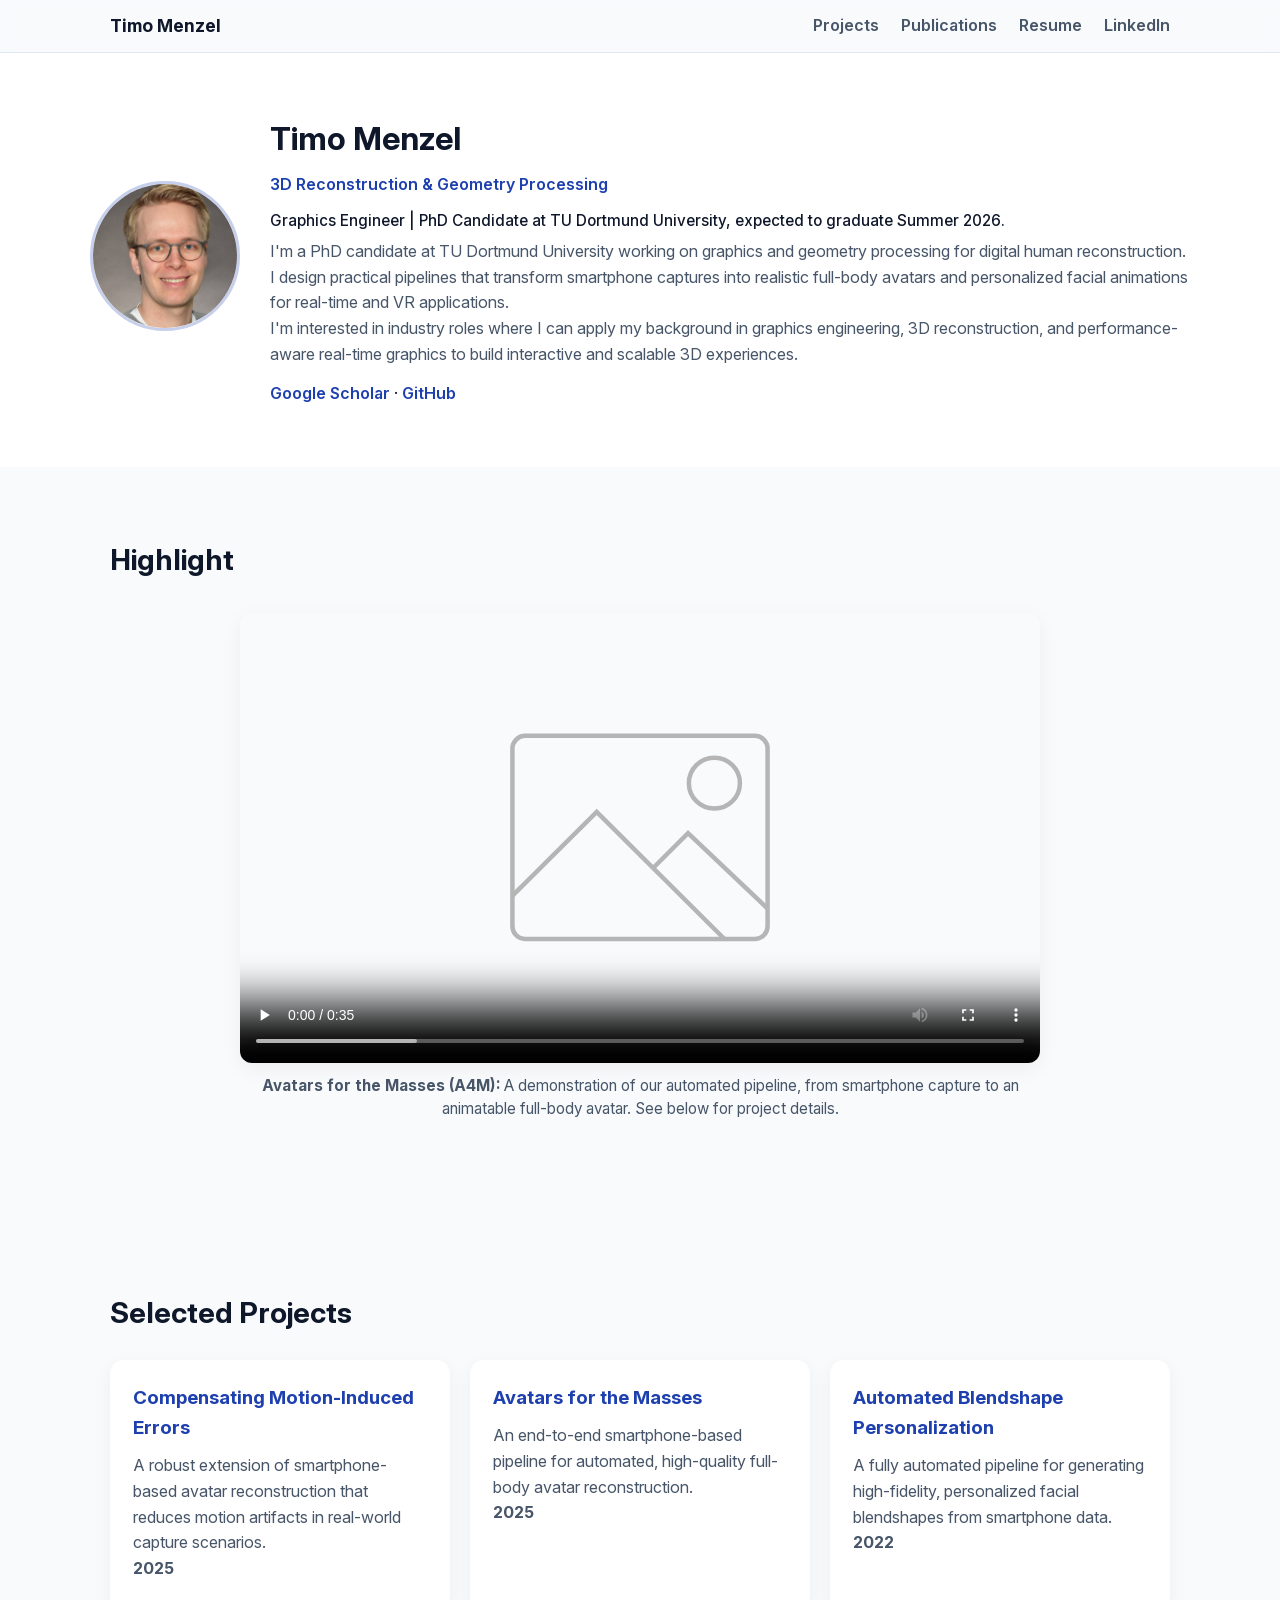
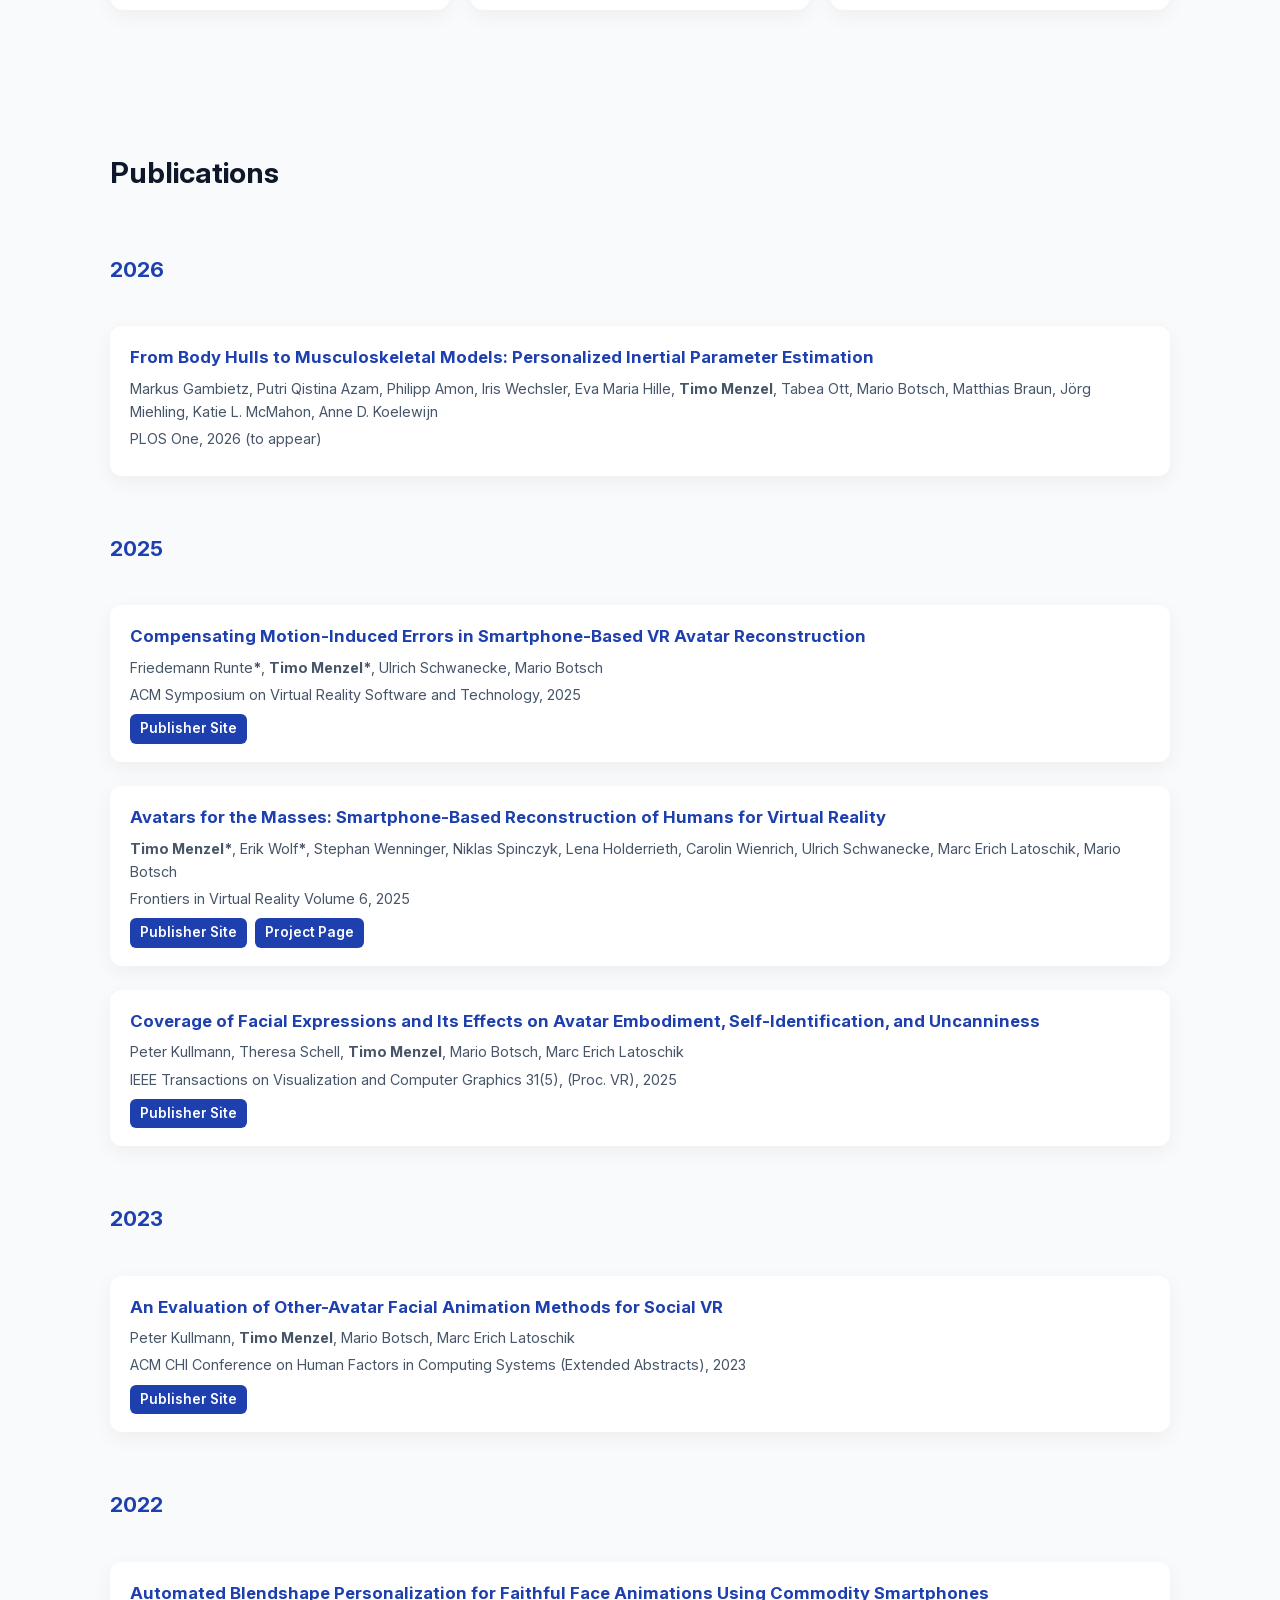
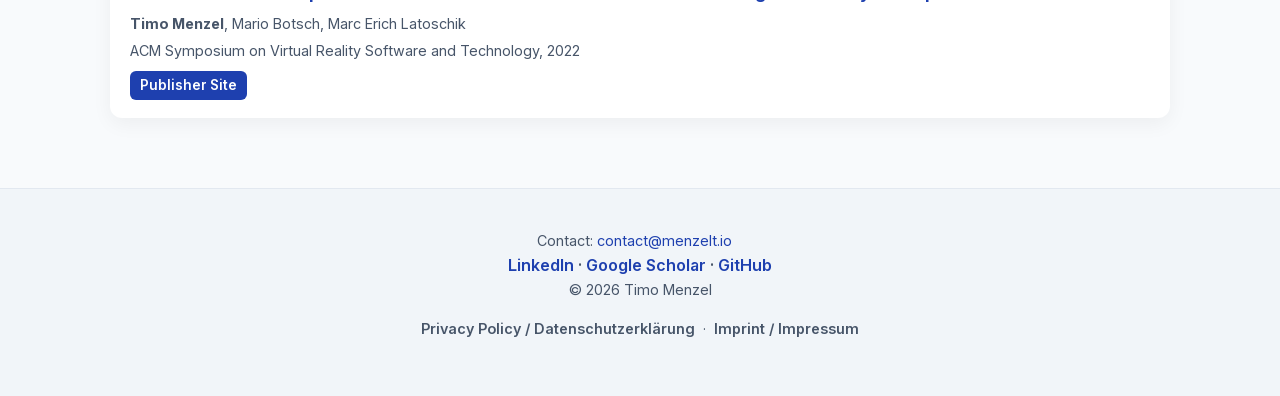
==== commit 02aa6a22: "Add highlight video/A4M video." ====
--- a/index.html
+++ b/index.html
@@ -18,6 +18,23 @@
     <!-- Header / Hero -->
     <header id="hero-placeholder" class="hero"></header>
     <script src="js/hero.js"></script>
+
+    <!-- Highlights -->
+    <section id="highlight-video" class="section">
+        <div class="section-container">
+            <h2>Highlight</h2>
+            <figure class="highlight-video-container">
+                <video width="800" height="450" controls autoplay loop poster="assets/dummy.svg">
+                <source src="assets/projects/avatars/video.webm" type="video/webm">
+                 <source src="assets/projects/avatars/video.mp4" type="video/mp4">
+                <p>Your browser does not support the video tag. You can 
+                    <a href="assets/projects/avatars/video.mp4">download the video here</a>.</p>
+                </video>
+                <figcaption>
+                    <strong>Avatars for the Masses (A4M):</strong> A demonstration of our automated pipeline, from smartphone capture to an animatable full-body avatar. See below for project details.
+                </figcaption>
+            </figure>
+    </section>
 
     <!-- Projects -->
     <section id="projects" class="section">
--- a/style.css
+++ b/style.css
@@ -246,6 +246,38 @@
     font-size: 1.8rem;
     margin-bottom: 24px;
     color: var(--text-main);
+}
+
+/* ========================
+Highlight Video
+======================== */
+
+.highlight-video-container {
+    max-width: 800px;          
+    width: 100%;               
+    margin: 30px auto;         
+    /* Removed aspect-ratio and overflow from here so the caption can breathe */
+}
+
+/* New wrapper style to isolate the video frame properties */
+.highlight-video-container video,
+.highlight-video-container iframe {
+    width: 100%;
+    height: auto;
+    aspect-ratio: 16 / 9;      /* Kept aspect ratio bound to the video */
+    object-fit: cover;         
+    display: block;            
+    border-radius: 12px;       /* Smooth corners on the video */
+    box-shadow: var(--shadow-soft);
+    overflow: hidden;
+}
+
+.highlight-video-container figcaption {
+    margin-top: 12px;
+    font-size: 0.95rem;
+    line-height: 1.5;
+    color: var(--text-muted);  
+    text-align: center;         
 }
 
 /* ========================
@@ -366,6 +398,23 @@
     }
 }
 
+.project-video-section {
+    width: 100%;
+    clear: both; /* Ensures it forces itself below any floating elements */
+    margin-top: 20px;
+}
+
+/* Ensures the video matches the same style as your homepage highlight video */
+.project-video-section .highlight-video-container video {
+    width: 100%;
+    height: auto;
+    aspect-ratio: 16 / 9;
+    object-fit: cover;
+    display: block;
+    border-radius: 12px;
+    box-shadow: var(--shadow-soft);
+}
+
 /* ========================
 Publications
 ======================== */
@@ -426,6 +475,11 @@
     color: var(--text-main);
 }
 
+.asterisk-hover {
+    cursor: help;              
+    font-weight: bold;
+}
+
 
 /* ========================
 Footer
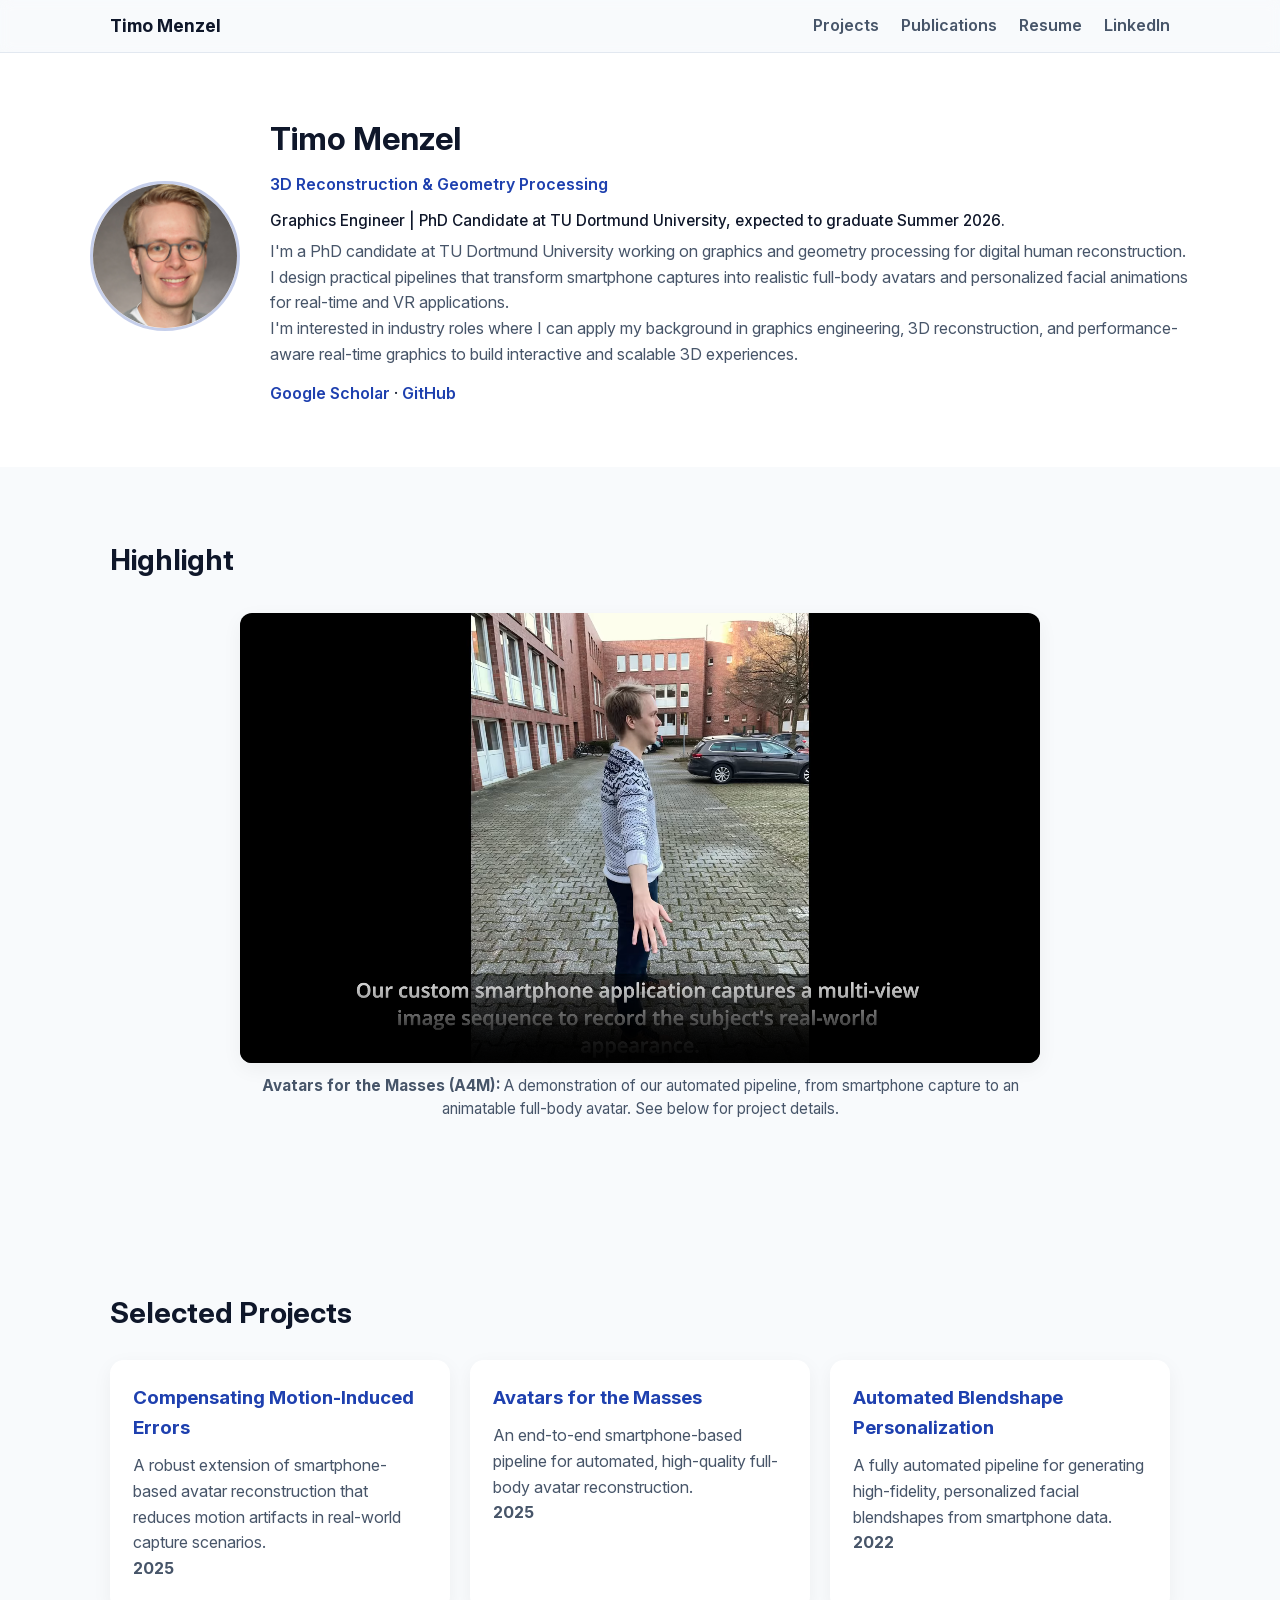
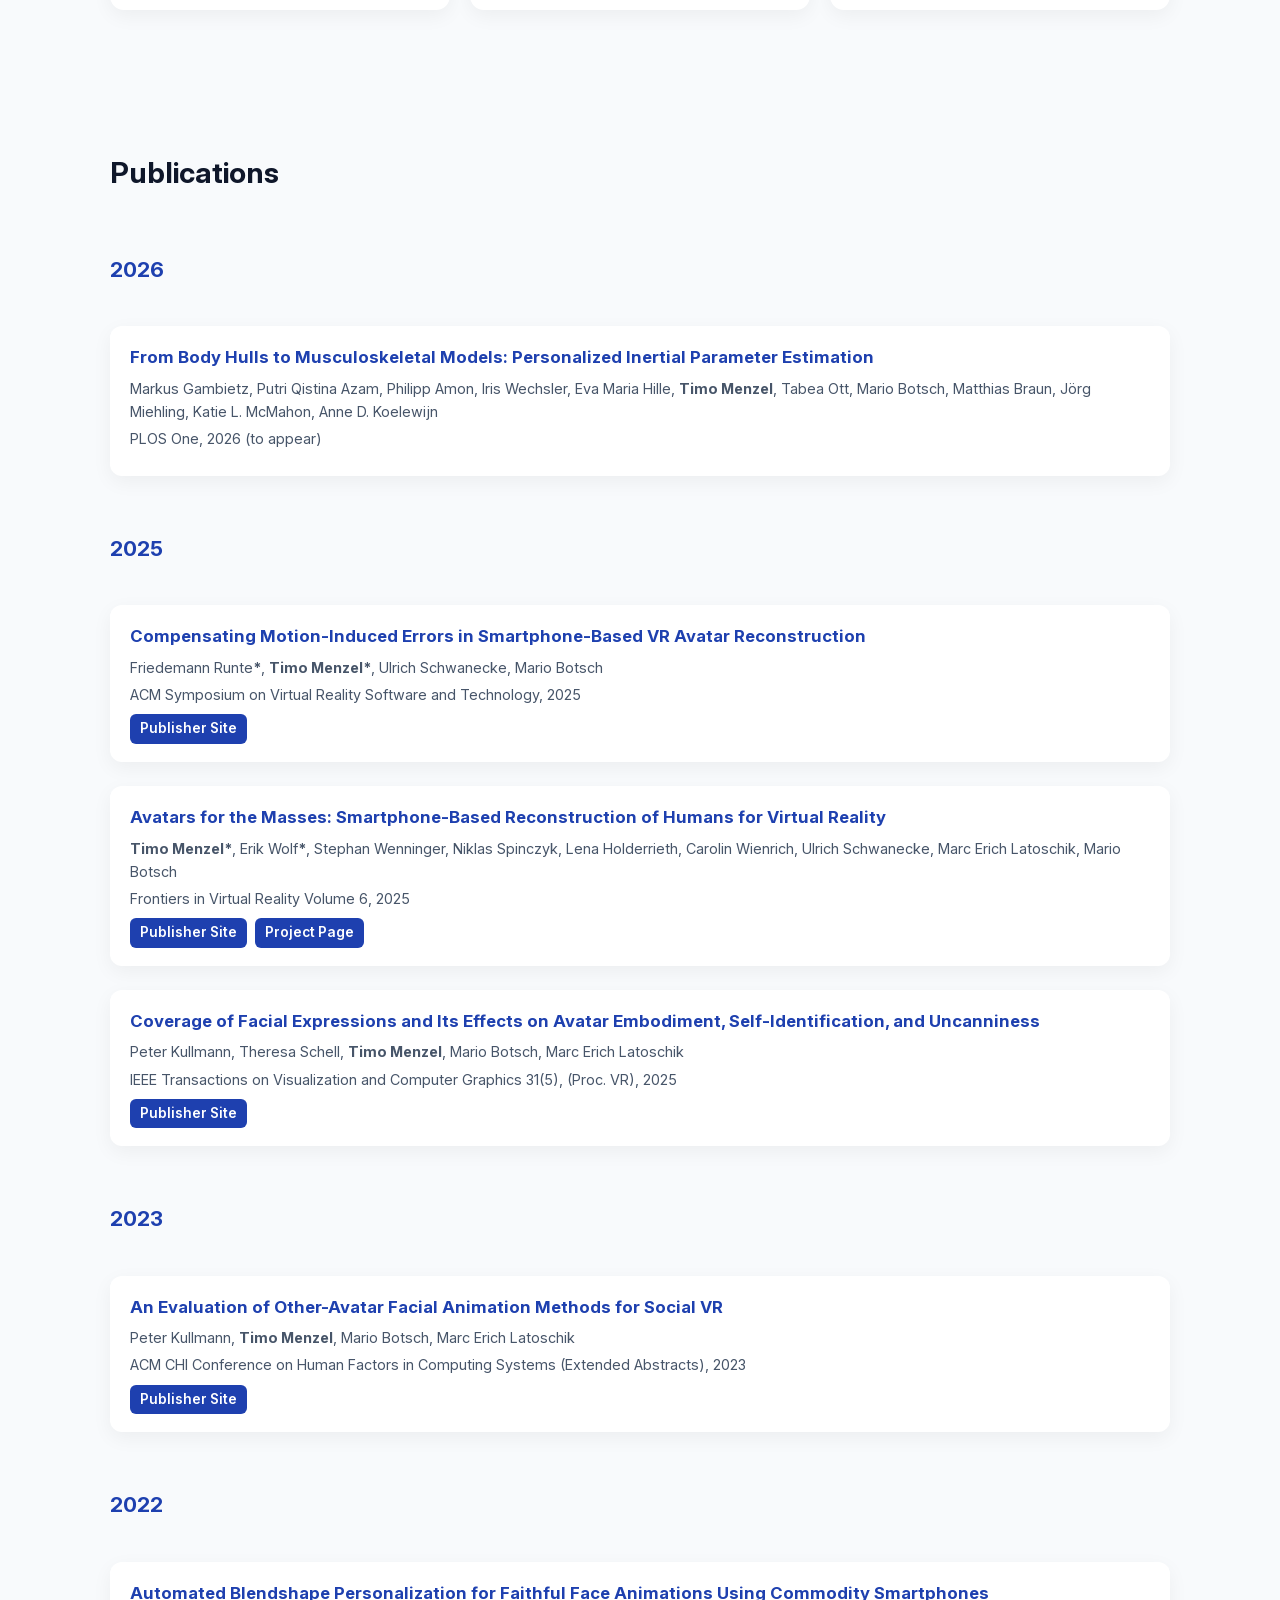
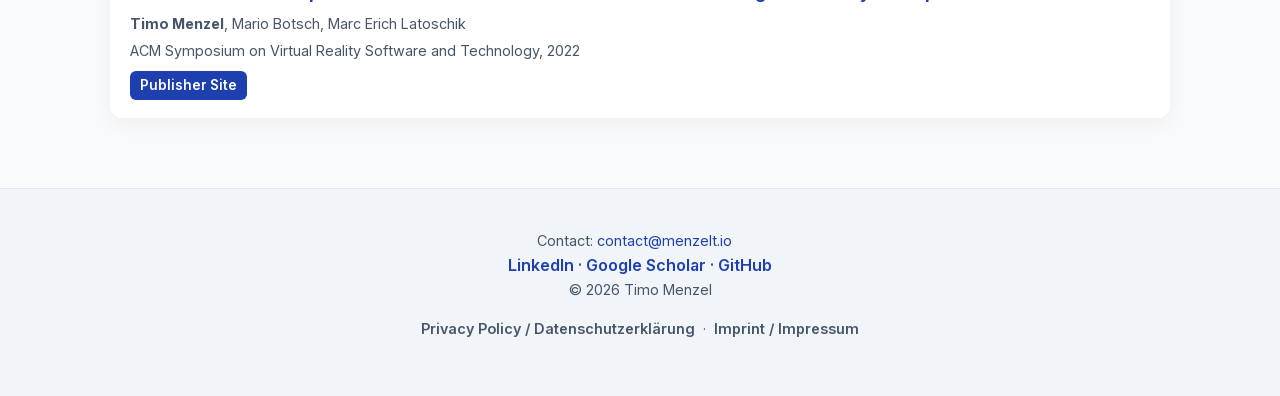
==== commit 7d5986f6: "Add muted keyword to videos." ====
--- a/index.html
+++ b/index.html
@@ -24,7 +24,7 @@
         <div class="section-container">
             <h2>Highlight</h2>
             <figure class="highlight-video-container">
-                <video width="800" height="450" controls autoplay loop poster="assets/dummy.svg">
+                <video width="800" height="450" controls autoplay loop muted poster="assets/dummy.svg">
                 <source src="assets/projects/avatars/video.webm" type="video/webm">
                  <source src="assets/projects/avatars/video.mp4" type="video/mp4">
                 <p>Your browser does not support the video tag. You can 
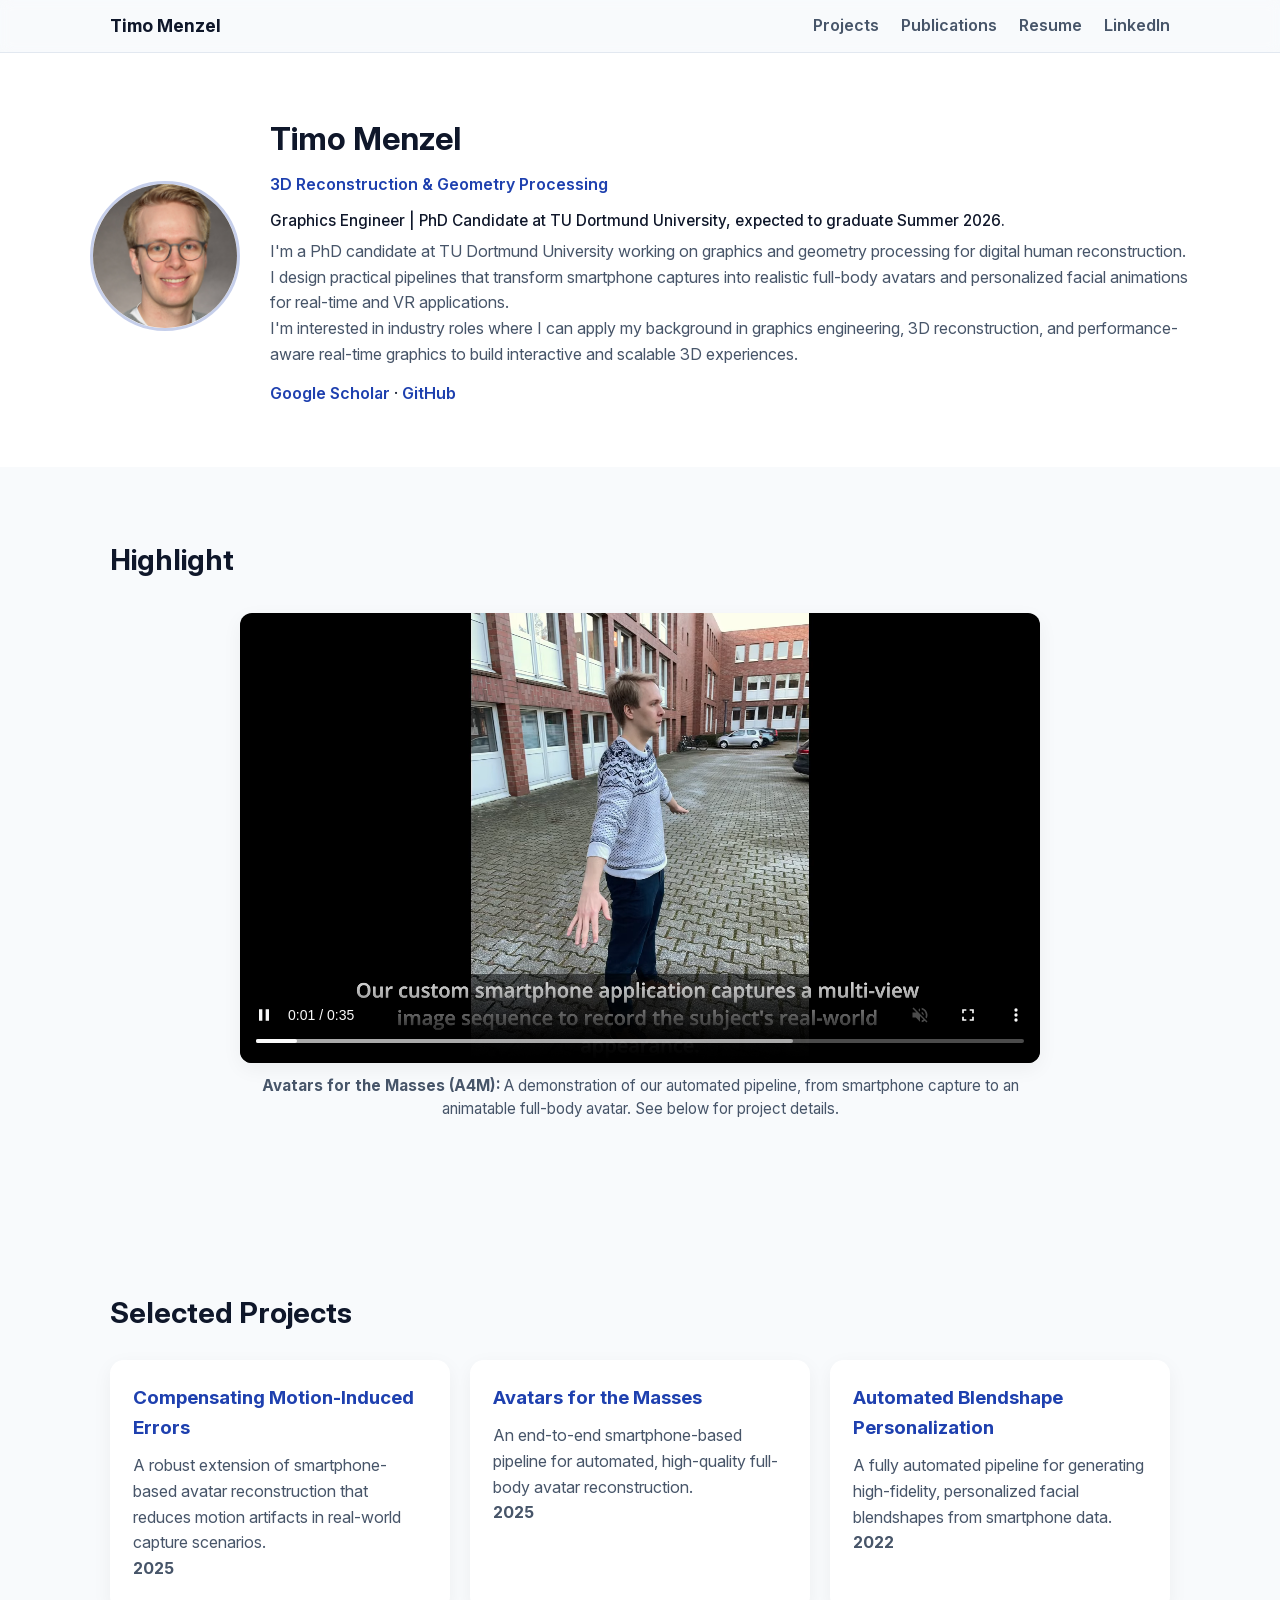
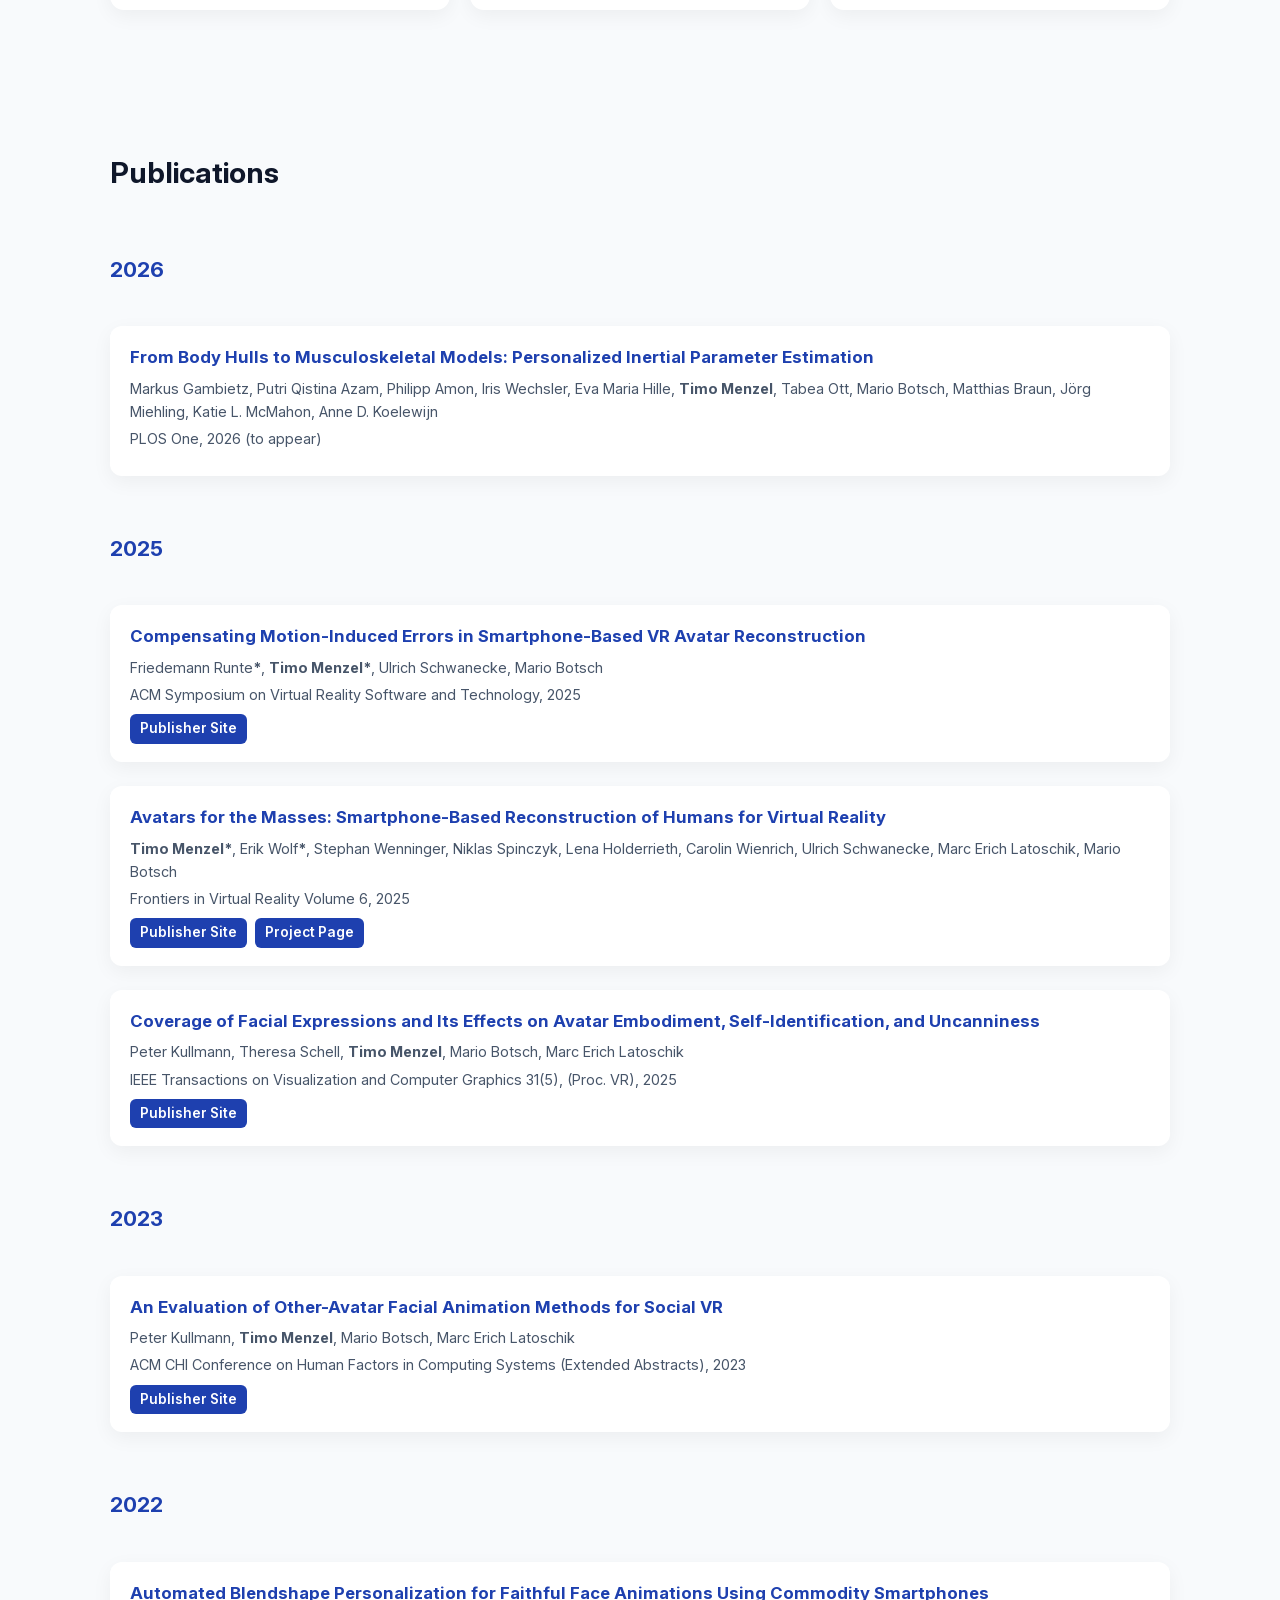
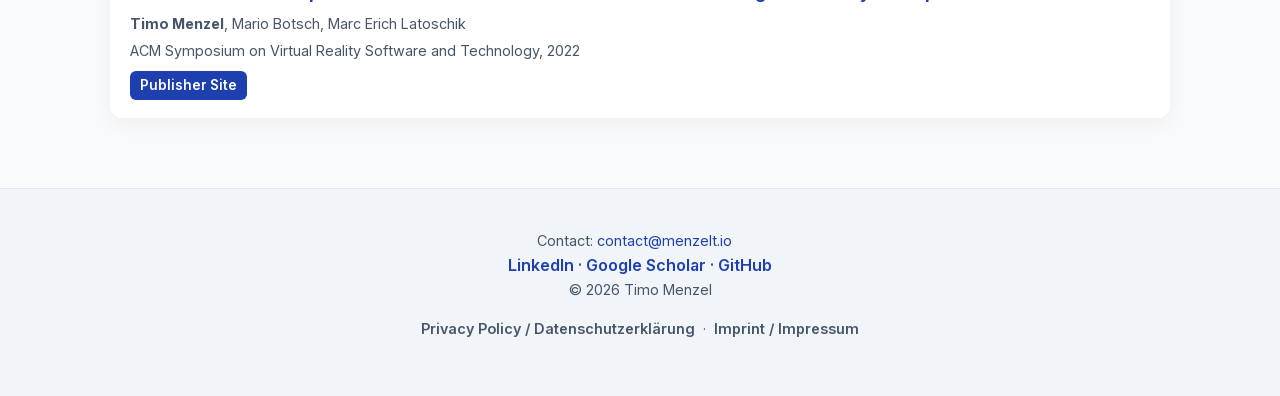
==== commit 783267fa: "Add keyword plasinline to video tags." ====
--- a/index.html
+++ b/index.html
@@ -24,7 +24,7 @@
         <div class="section-container">
             <h2>Highlight</h2>
             <figure class="highlight-video-container">
-                <video width="800" height="450" controls autoplay loop muted poster="assets/dummy.svg">
+                <video width="800" height="450" controls autoplay loop muted playsinline poster="assets/dummy.svg">
                 <source src="assets/projects/avatars/video.webm" type="video/webm">
                  <source src="assets/projects/avatars/video.mp4" type="video/mp4">
                 <p>Your browser does not support the video tag. You can 
